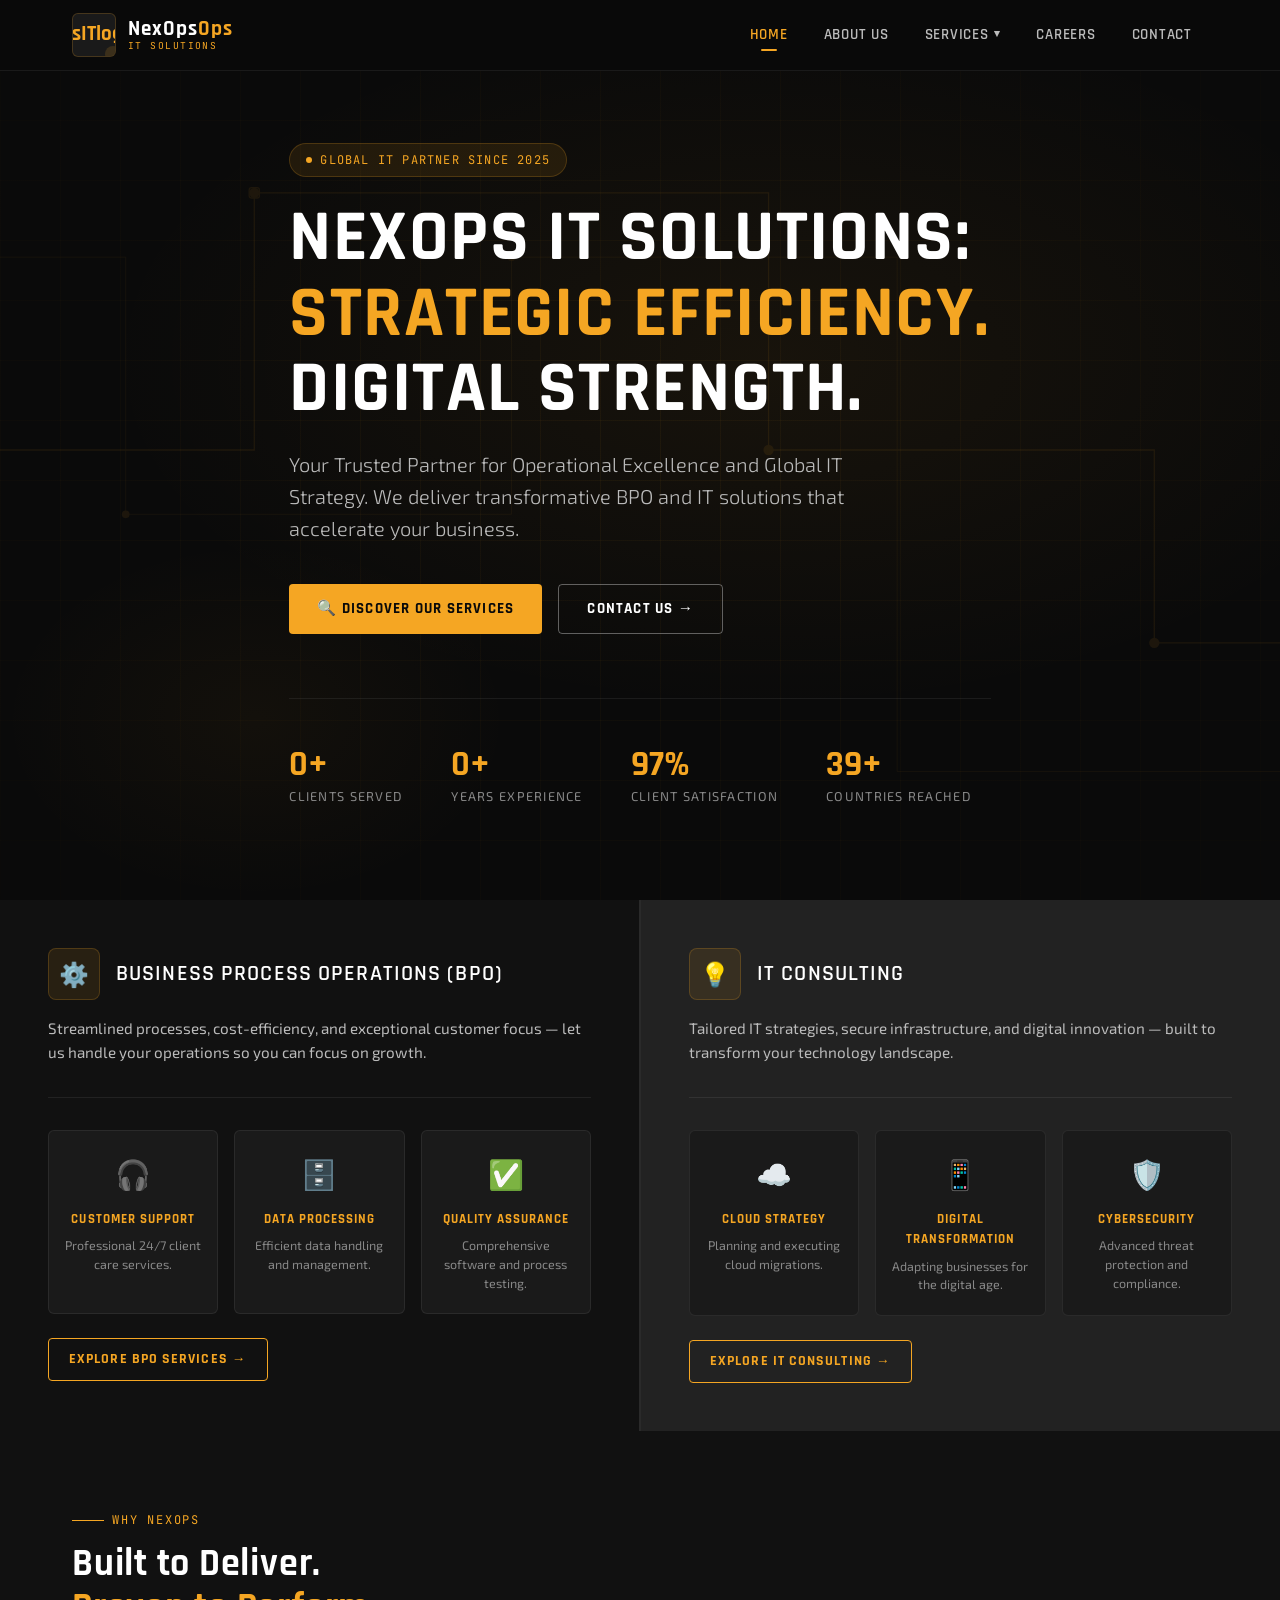
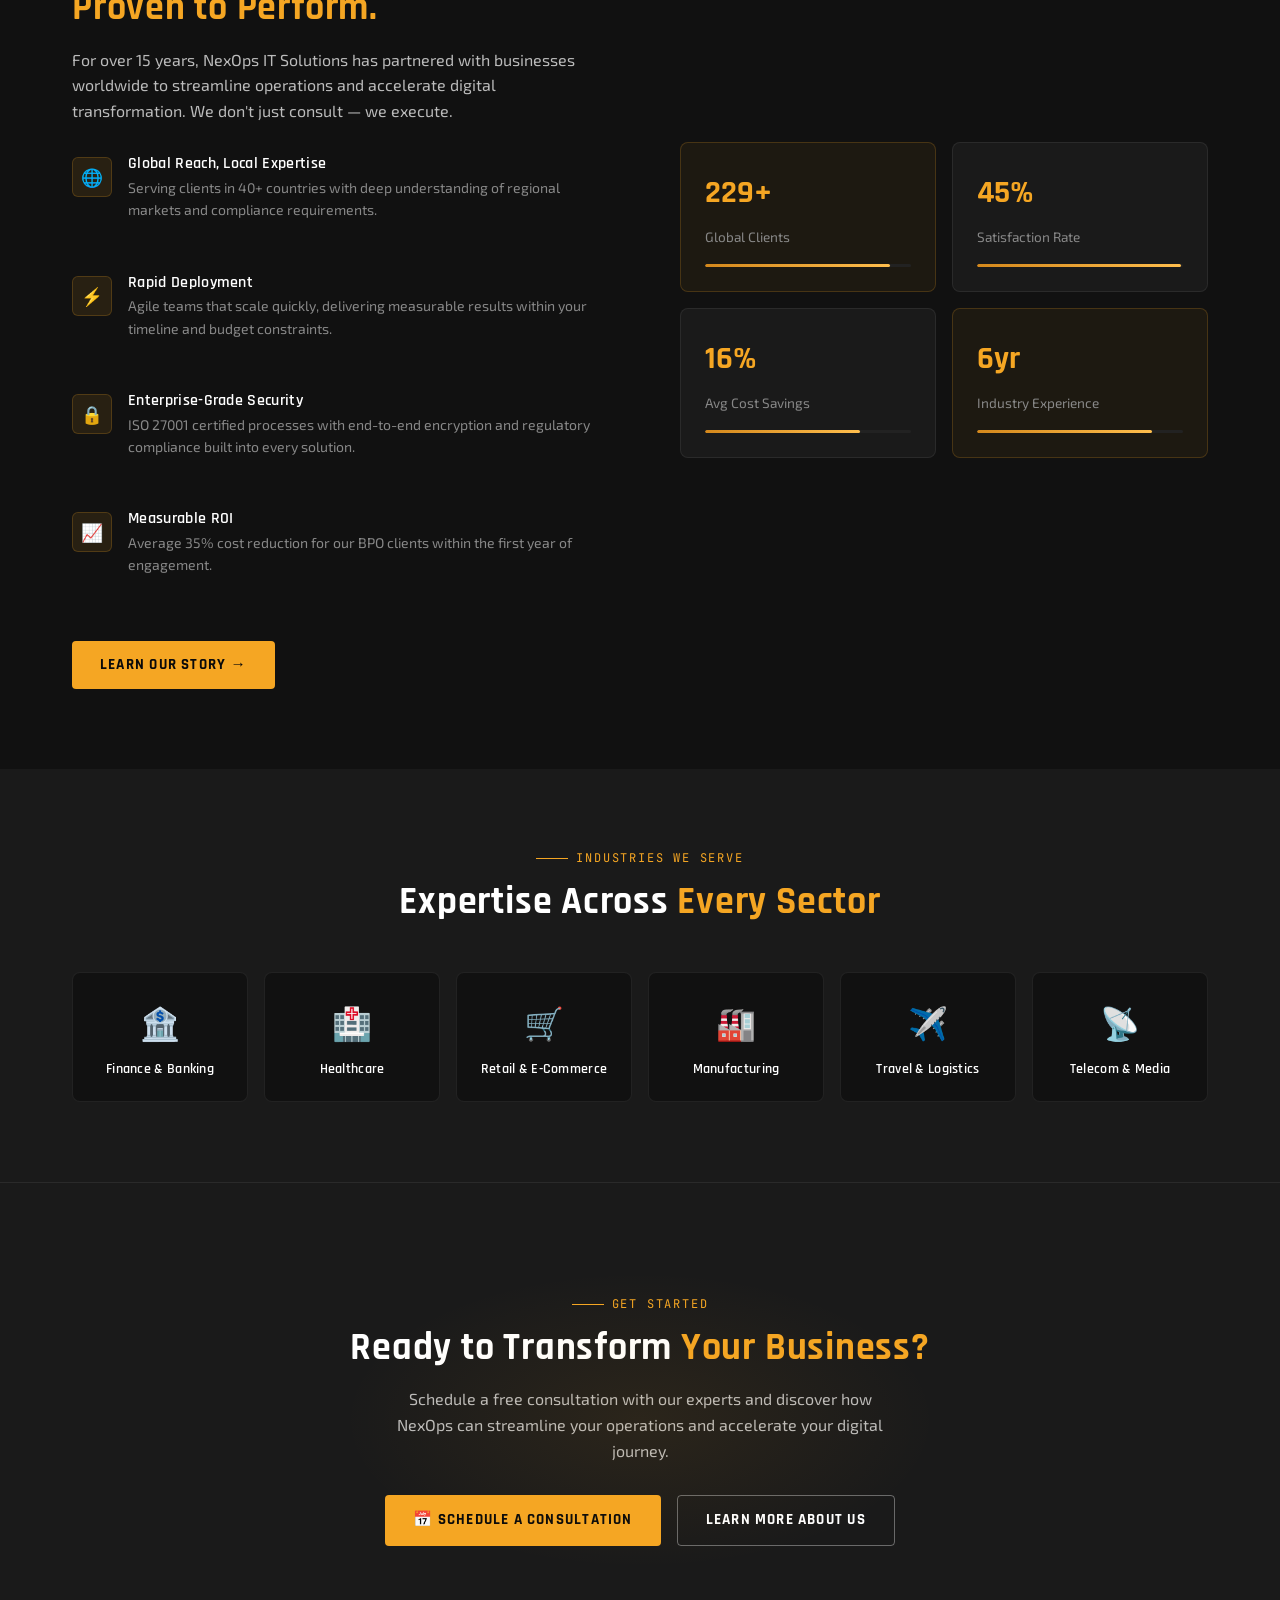
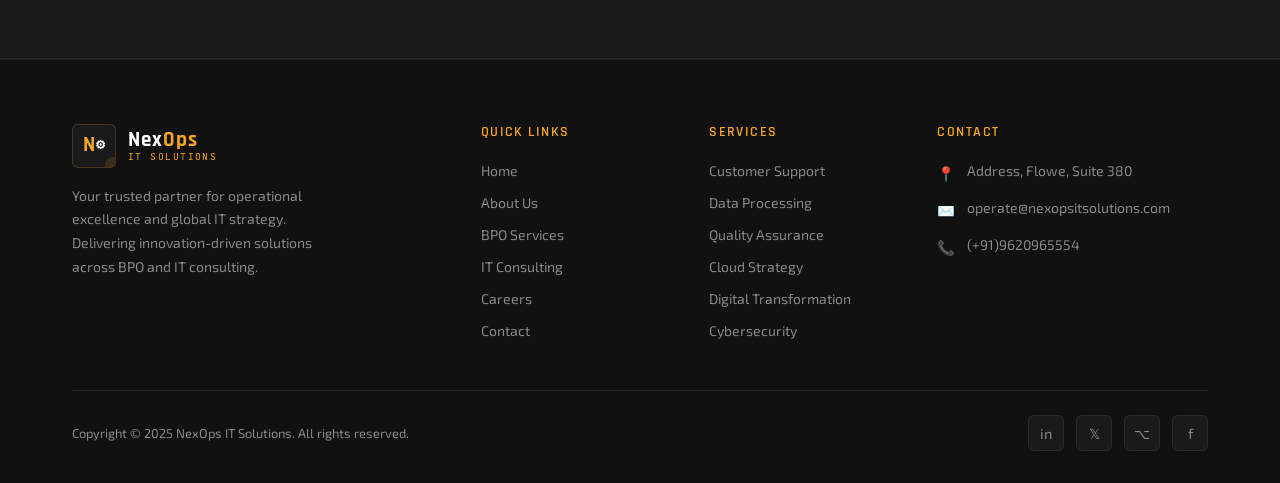
==== nexops/index.html @ ecbc4e6d "Update index.html" ====
<!DOCTYPE html>
<html lang="en">
<head>
  <meta charset="UTF-8" />
  <meta name="viewport" content="width=device-width, initial-scale=1.0" />
  <meta name="description" content="NexOps IT Solutions - Strategic Efficiency. Digital Strength. Your trusted partner for BPO and IT Consulting." />
  <title>NexOps IT Solutions | Strategic Efficiency. Digital Strength.</title>
  <link rel="stylesheet" href="css/style.css" />
  <link rel="icon" href="data:image/svg+xml,<svg xmlns='http://www.w3.org/2000/svg' viewBox='0 0 32 32'><rect width='32' height='32' rx='6' fill='%23111'/><text y='22' x='4' font-size='20' font-weight='bold' fill='%23f5a623' font-family='Arial'>N</text></svg>" />
</head>
<body>

<!-- NAVBAR -->
<nav class="navbar">
  <div class="nav-inner">
    <a href="index.html" class="logo">
     <!-- <div class="logo-icon">N<span style="color:var(--white);font-size:0.8em;">⚙</span></div> -->
      <div class="logo-icon">NexOpsITlogo.png</span></div>
      <div class="logo-text">
        <span class="logo-name">NexOps<span>Ops</span></span>
        <span class="logo-tagline">IT Solutions</span>
      </div>
    </a>
    <div class="nav-links">
      <a href="index.html" class="nav-link active">Home</a>
      <a href="pages/about.html" class="nav-link">About Us</a>
      <div class="nav-dropdown">
        <span class="nav-link dropdown-toggle">Services <span class="arrow">▾</span></span>
        <div class="dropdown-menu">
          <a href="pages/bpo.html" class="dropdown-item">Business Process Operations</a>
          <a href="pages/itconsulting.html" class="dropdown-item">IT Consulting</a>
        </div>
      </div>
      <a href="pages/careers.html" class="nav-link">Careers</a>
      <a href="pages/contact.html" class="nav-link">Contact</a>
    </div>
    <div class="hamburger">
      <span></span><span></span><span></span>
    </div>
  </div>
  <div class="mobile-menu">
    <a href="index.html" class="mobile-link active">Home</a>
    <a href="pages/about.html" class="mobile-link">About Us</a>
    <a href="pages/bpo.html" class="mobile-link">BPO Services</a>
    <a href="pages/itconsulting.html" class="mobile-link">IT Consulting</a>
    <a href="pages/careers.html" class="mobile-link">Careers</a>
    <a href="pages/contact.html" class="mobile-link">Contact</a>
  </div>
</nav>

<!-- HERO -->
<section class="hero">
  <div class="hero-bg"></div>
  <div class="hero-grid"></div>
  <div class="circuit-lines">
    <svg viewBox="0 0 1200 700" preserveAspectRatio="xMidYMid slice" fill="none" xmlns="http://www.w3.org/2000/svg">
      <path d="M0 350 H300 V150 H700 V350 H1000 V500 H1200" stroke="#f5a623" stroke-width="1"/>
      <path d="M0 200 H200 V400 H500 V200 H800 V600 H1200" stroke="#f5a623" stroke-width="0.5"/>
      <circle cx="300" cy="150" r="4" fill="#f5a623"/>
      <circle cx="700" cy="350" r="4" fill="#f5a623"/>
      <circle cx="1000" cy="500" r="4" fill="#f5a623"/>
      <circle cx="200" cy="400" r="3" fill="#f5a623"/>
      <circle cx="500" cy="200" r="3" fill="#f5a623"/>
      <rect x="296" y="146" width="8" height="8" rx="2" fill="none" stroke="#f5a623" stroke-width="1"/>
    </svg>
  </div>
  <div class="hero-content" style="padding: 130px 2rem 5rem;">
    <div class="hero-badge">Global IT Partner Since 2025</div>
    <h1>NEXOPS IT SOLUTIONS:<br><span class="orange">STRATEGIC EFFICIENCY.</span><br>DIGITAL STRENGTH.</h1>
    <p class="hero-subtitle">Your Trusted Partner for Operational Excellence and Global IT Strategy. We deliver transformative BPO and IT solutions that accelerate your business.</p>
    <div class="hero-actions">
      <a href="pages/bpo.html" class="btn btn-primary">🔍 Discover Our Services</a>
      <a href="pages/contact.html" class="btn btn-outline">Contact Us →</a>
    </div>
    <div class="hero-stats">
      <div class="stat-item">
        <span class="stat-num" data-count="1" data-suffix="+">0+</span>
        <span class="stat-label">Clients Served</span>
      </div>
      <div class="stat-item">
        <span class="stat-num" data-count="1" data-suffix="+">0+</span>
        <span class="stat-label">Years Experience</span>
      </div>
      <div class="stat-item">
        <span class="stat-num" data-count="99" data-suffix="%">0%</span>
        <span class="stat-label">Client Satisfaction</span>
      </div>
      <div class="stat-item">
        <span class="stat-num" data-count="40" data-suffix="+">0+</span>
        <span class="stat-label">Countries Reached</span>
      </div>
    </div>
  </div>
</section>

<!-- SERVICES OVERVIEW -->
<section class="section" style="background:var(--dark2);padding:0;">
  <div class="services-grid">
    <!-- BPO Column -->
    <div class="service-column">
      <div class="service-header">
        <div class="service-icon-wrap">⚙️</div>
        <h3>Business Process Operations (BPO)</h3>
      </div>
      <p class="service-desc">Streamlined processes, cost-efficiency, and exceptional customer focus — let us handle your operations so you can focus on growth.</p>
      <div class="service-cards">
        <a href="pages/bpo.html" class="service-card">
          <span class="sc-icon">🎧</span>
          <div class="sc-title">Customer Support</div>
          <div class="sc-desc">Professional 24/7 client care services.</div>
        </a>
        <a href="pages/bpo.html" class="service-card">
          <span class="sc-icon">🗄️</span>
          <div class="sc-title">Data Processing</div>
          <div class="sc-desc">Efficient data handling and management.</div>
        </a>
        <a href="pages/bpo.html" class="service-card">
          <span class="sc-icon">✅</span>
          <div class="sc-title">Quality Assurance</div>
          <div class="sc-desc">Comprehensive software and process testing.</div>
        </a>
      </div>
      <div style="margin-top:1.5rem;">
        <a href="pages/bpo.html" class="btn btn-ghost" style="font-size:0.85rem;padding:0.6rem 1.25rem;">Explore BPO Services →</a>
      </div>
    </div>

    <!-- IT Consulting Column -->
    <div class="service-column" style="background:var(--dark3);">
      <div class="service-header">
        <div class="service-icon-wrap">💡</div>
        <h3>IT Consulting</h3>
      </div>
      <p class="service-desc">Tailored IT strategies, secure infrastructure, and digital innovation — built to transform your technology landscape.</p>
      <div class="service-cards">
        <a href="pages/itconsulting.html" class="service-card">
          <span class="sc-icon">☁️</span>
          <div class="sc-title">Cloud Strategy</div>
          <div class="sc-desc">Planning and executing cloud migrations.</div>
        </a>
        <a href="pages/itconsulting.html" class="service-card">
          <span class="sc-icon">📱</span>
          <div class="sc-title">Digital Transformation</div>
          <div class="sc-desc">Adapting businesses for the digital age.</div>
        </a>
        <a href="pages/itconsulting.html" class="service-card">
          <span class="sc-icon">🛡️</span>
          <div class="sc-title">Cybersecurity</div>
          <div class="sc-desc">Advanced threat protection and compliance.</div>
        </a>
      </div>
      <div style="margin-top:1.5rem;">
        <a href="pages/itconsulting.html" class="btn btn-ghost" style="font-size:0.85rem;padding:0.6rem 1.25rem;">Explore IT Consulting →</a>
      </div>
    </div>
  </div>
</section>

<!-- WHY CHOOSE US -->
<section class="section why-section">
  <div class="container">
    <div class="why-grid">
      <div class="why-content">
        <div class="section-label">Why NexOps</div>
        <h2>Built to Deliver.<br><span class="orange">Proven to Perform.</span></h2>
        <p>For over 15 years, NexOps IT Solutions has partnered with businesses worldwide to streamline operations and accelerate digital transformation. We don't just consult — we execute.</p>
        <div class="why-features">
          <div class="why-feature">
            <div class="wf-icon">🌐</div>
            <div class="wf-text">
              <h4>Global Reach, Local Expertise</h4>
              <p>Serving clients in 40+ countries with deep understanding of regional markets and compliance requirements.</p>
            </div>
          </div>
          <div class="why-feature">
            <div class="wf-icon">⚡</div>
            <div class="wf-text">
              <h4>Rapid Deployment</h4>
              <p>Agile teams that scale quickly, delivering measurable results within your timeline and budget constraints.</p>
            </div>
          </div>
          <div class="why-feature">
            <div class="wf-icon">🔒</div>
            <div class="wf-text">
              <h4>Enterprise-Grade Security</h4>
              <p>ISO 27001 certified processes with end-to-end encryption and regulatory compliance built into every solution.</p>
            </div>
          </div>
          <div class="why-feature">
            <div class="wf-icon">📈</div>
            <div class="wf-text">
              <h4>Measurable ROI</h4>
              <p>Average 35% cost reduction for our BPO clients within the first year of engagement.</p>
            </div>
          </div>
        </div>
        <div style="margin-top:2rem;">
          <a href="pages/about.html" class="btn btn-primary">Learn Our Story →</a>
        </div>
      </div>
      <div class="why-visual">
        <div class="metric-card accent">
          <div class="metric-num" data-count="500" data-suffix="+">500+</div>
          <div class="metric-label">Global Clients</div>
          <div class="metric-bar"><div class="metric-fill" style="width:90%"></div></div>
        </div>
        <div class="metric-card">
          <div class="metric-num" data-count="99" data-suffix="%">99%</div>
          <div class="metric-label">Satisfaction Rate</div>
          <div class="metric-bar"><div class="metric-fill" style="width:99%"></div></div>
        </div>
        <div class="metric-card">
          <div class="metric-num" data-count="35" data-suffix="%">35%</div>
          <div class="metric-label">Avg Cost Savings</div>
          <div class="metric-bar"><div class="metric-fill" style="width:75%"></div></div>
        </div>
        <div class="metric-card accent">
          <div class="metric-num" data-count="15" data-suffix="yr">15yr</div>
          <div class="metric-label">Industry Experience</div>
          <div class="metric-bar"><div class="metric-fill" style="width:85%"></div></div>
        </div>
      </div>
    </div>
  </div>
</section>

<!-- INDUSTRIES -->
<section class="section" style="background:var(--dark2);">
  <div class="container">
    <div style="text-align:center;margin-bottom:3rem;">
      <div class="section-label" style="justify-content:center;">Industries We Serve</div>
      <h2>Expertise Across <span class="orange">Every Sector</span></h2>
    </div>
    <div style="display:grid;grid-template-columns:repeat(auto-fit,minmax(160px,1fr));gap:1rem;">
      <div class="card" style="text-align:center;padding:1.5rem 1rem;">
        <div style="font-size:2rem;margin-bottom:0.75rem;">🏦</div>
        <h4 style="font-size:0.9rem;">Finance & Banking</h4>
      </div>
      <div class="card" style="text-align:center;padding:1.5rem 1rem;">
        <div style="font-size:2rem;margin-bottom:0.75rem;">🏥</div>
        <h4 style="font-size:0.9rem;">Healthcare</h4>
      </div>
      <div class="card" style="text-align:center;padding:1.5rem 1rem;">
        <div style="font-size:2rem;margin-bottom:0.75rem;">🛒</div>
        <h4 style="font-size:0.9rem;">Retail & E-Commerce</h4>
      </div>
      <div class="card" style="text-align:center;padding:1.5rem 1rem;">
        <div style="font-size:2rem;margin-bottom:0.75rem;">🏭</div>
        <h4 style="font-size:0.9rem;">Manufacturing</h4>
      </div>
      <div class="card" style="text-align:center;padding:1.5rem 1rem;">
        <div style="font-size:2rem;margin-bottom:0.75rem;">✈️</div>
        <h4 style="font-size:0.9rem;">Travel & Logistics</h4>
      </div>
      <div class="card" style="text-align:center;padding:1.5rem 1rem;">
        <div style="font-size:2rem;margin-bottom:0.75rem;">📡</div>
        <h4 style="font-size:0.9rem;">Telecom & Media</h4>
      </div>
    </div>
  </div>
</section>

<!-- CTA -->
<section class="cta-section section-sm">
  <div class="container">
    <div class="cta-box">
      <div class="section-label" style="justify-content:center;">Get Started</div>
      <h2>Ready to Transform <span class="orange">Your Business?</span></h2>
      <p>Schedule a free consultation with our experts and discover how NexOps can streamline your operations and accelerate your digital journey.</p>
      <div class="cta-actions">
        <a href="pages/contact.html" class="btn btn-primary">📅 Schedule a Consultation</a>
        <a href="pages/about.html" class="btn btn-outline">Learn More About Us</a>
      </div>
    </div>
  </div>
</section>

<!-- FOOTER -->
<footer>
  <div class="container">
    <div class="footer-grid">
      <div class="footer-brand">
        <a href="index.html" class="logo" style="margin-bottom:0;">
          <div class="logo-icon">N<span style="color:var(--white);font-size:0.6em;">⚙</span></div>
          <div class="logo-text">
            <span class="logo-name">Nex<span>Ops</span></span>
            <span class="logo-tagline">IT Solutions</span>
          </div>
        </a>
        <p>Your trusted partner for operational excellence and global IT strategy. Delivering innovation-driven solutions across BPO and IT consulting.</p>
      </div>
      <div class="footer-col">
        <h4>Quick Links</h4>
        <div class="footer-links">
          <a href="index.html" class="footer-link">Home</a>
          <a href="pages/about.html" class="footer-link">About Us</a>
          <a href="pages/bpo.html" class="footer-link">BPO Services</a>
          <a href="pages/itconsulting.html" class="footer-link">IT Consulting</a>
          <a href="pages/careers.html" class="footer-link">Careers</a>
          <a href="pages/contact.html" class="footer-link">Contact</a>
        </div>
      </div>
      <div class="footer-col">
        <h4>Services</h4>
        <div class="footer-links">
          <a href="pages/bpo.html" class="footer-link">Customer Support</a>
          <a href="pages/bpo.html" class="footer-link">Data Processing</a>
          <a href="pages/bpo.html" class="footer-link">Quality Assurance</a>
          <a href="pages/itconsulting.html" class="footer-link">Cloud Strategy</a>
          <a href="pages/itconsulting.html" class="footer-link">Digital Transformation</a>
          <a href="pages/itconsulting.html" class="footer-link">Cybersecurity</a>
        </div>
      </div>
      <div class="footer-col">
        <h4>Contact</h4>
        <div class="contact-items">
          <div class="contact-item">
            <span class="ci-icon">📍</span>
            <span>Address, Flowe, Suite 380</span>
          </div>
          <div class="contact-item">
            <span class="ci-icon">✉️</span>
            <span>operate@nexopsitsolutions.com</span>
          </div>
          <div class="contact-item">
            <span class="ci-icon">📞</span>
            <span>(+91)9620965554</span>
          </div>
        </div>
      </div>
    </div>
    <div class="footer-bottom">
      <p class="footer-copy">Copyright © 2025 NexOps IT Solutions. All rights reserved.</p>
      <div class="footer-socials">
        <a href="#" class="social-btn" title="LinkedIn">in</a>
        <a href="#" class="social-btn" title="Twitter">𝕏</a>
        <a href="#" class="social-btn" title="GitHub">⌥</a>
        <a href="#" class="social-btn" title="Facebook">f</a>
      </div>
    </div>
  </div>
</footer>

<button class="scroll-top" title="Back to top">↑</button>
<script src="js/main.js"></script>
</body>
</html>
---- nexops/css/style.css ----
/* =============================================
   NexOps IT Solutions - Main Stylesheet
   ============================================= */

@import url('https://fonts.googleapis.com/css2?family=Rajdhani:wght@400;500;600;700&family=Exo+2:ital,wght@0,300;0,400;0,600;0,700;1,300&family=JetBrains+Mono:wght@400;600&display=swap');

/* ---- CSS Variables ---- */
:root {
  --black: #0a0a0a;
  --dark: #111111;
  --dark2: #1a1a1a;
  --dark3: #222222;
  --orange: #f5a623;
  --orange-dark: #d4881c;
  --orange-light: #ffbe4d;
  --gray: #888888;
  --gray-light: #bbbbbb;
  --white: #ffffff;
  --white-muted: #e8e8e8;
  --border: rgba(245,166,35,0.2);
  --border-subtle: rgba(255,255,255,0.07);
  --font-display: 'Rajdhani', sans-serif;
  --font-body: 'Exo 2', sans-serif;
  --font-mono: 'JetBrains Mono', monospace;
  --transition: 0.3s cubic-bezier(0.4, 0, 0.2, 1);
  --radius: 4px;
  --shadow: 0 8px 32px rgba(0,0,0,0.4);
  --glow: 0 0 20px rgba(245,166,35,0.3);
}

/* ---- Reset & Base ---- */
*, *::before, *::after { box-sizing: border-box; margin: 0; padding: 0; }

html { scroll-behavior: smooth; font-size: 16px; }

body {
  font-family: var(--font-body);
  background: var(--black);
  color: var(--white-muted);
  line-height: 1.6;
  overflow-x: hidden;
}

a { text-decoration: none; color: inherit; }
img { max-width: 100%; display: block; }
ul { list-style: none; }

/* ---- Typography ---- */
h1, h2, h3, h4, h5 {
  font-family: var(--font-display);
  color: var(--white);
  line-height: 1.15;
  letter-spacing: 0.02em;
}

h1 { font-size: clamp(2.2rem, 5vw, 4rem); font-weight: 700; }
h2 { font-size: clamp(1.6rem, 3vw, 2.4rem); font-weight: 700; }
h3 { font-size: clamp(1.2rem, 2vw, 1.6rem); font-weight: 600; }
h4 { font-size: 1.1rem; font-weight: 600; }

.orange { color: var(--orange); }
.mono { font-family: var(--font-mono); font-size: 0.85em; }

/* ---- Utility ---- */
.container { max-width: 1200px; margin: 0 auto; padding: 0 2rem; }
.section { padding: 5rem 0; }
.section-sm { padding: 3rem 0; }
.text-center { text-align: center; }
.flex { display: flex; }
.grid { display: grid; }

/* ---- Section Labels ---- */
.section-label {
  font-family: var(--font-mono);
  font-size: 0.75rem;
  letter-spacing: 0.15em;
  color: var(--orange);
  text-transform: uppercase;
  margin-bottom: 0.75rem;
  display: flex;
  align-items: center;
  gap: 0.5rem;
}
.section-label::before {
  content: '';
  display: block;
  width: 2rem;
  height: 1px;
  background: var(--orange);
}

/* ---- Buttons ---- */
.btn {
  display: inline-flex;
  align-items: center;
  gap: 0.5rem;
  padding: 0.75rem 1.75rem;
  font-family: var(--font-display);
  font-size: 0.95rem;
  font-weight: 700;
  letter-spacing: 0.08em;
  text-transform: uppercase;
  border: none;
  cursor: pointer;
  transition: var(--transition);
  border-radius: var(--radius);
}

.btn-primary {
  background: var(--orange);
  color: var(--black);
}
.btn-primary:hover {
  background: var(--orange-light);
  transform: translateY(-2px);
  box-shadow: var(--glow);
}

.btn-outline {
  background: transparent;
  color: var(--white);
  border: 1.5px solid rgba(255,255,255,0.35);
}
.btn-outline:hover {
  border-color: var(--orange);
  color: var(--orange);
  transform: translateY(-2px);
}

.btn-ghost {
  background: transparent;
  color: var(--orange);
  border: 1.5px solid var(--orange);
}
.btn-ghost:hover {
  background: var(--orange);
  color: var(--black);
  box-shadow: var(--glow);
}

/* =============================================
   NAVBAR
   ============================================= */
.navbar {
  position: fixed;
  top: 0; left: 0; right: 0;
  z-index: 1000;
  background: rgba(10,10,10,0.95);
  backdrop-filter: blur(12px);
  border-bottom: 1px solid var(--border-subtle);
  transition: var(--transition);
}
.navbar.scrolled {
  background: rgba(10,10,10,0.98);
  box-shadow: 0 4px 24px rgba(0,0,0,0.5);
}

.nav-inner {
  max-width: 1200px;
  margin: 0 auto;
  padding: 0 2rem;
  height: 70px;
  display: flex;
  align-items: center;
  justify-content: space-between;
}

.logo {
  display: flex;
  align-items: center;
  gap: 0.75rem;
}
.logo-icon {
  width: 44px; height: 44px;
  background: var(--dark2);
  border: 1.5px solid var(--border);
  border-radius: 6px;
  display: flex;
  align-items: center;
  justify-content: center;
  font-family: var(--font-display);
  font-size: 1.3rem;
  font-weight: 700;
  color: var(--orange);
  position: relative;
  overflow: hidden;
}
.logo-icon::after {
  content: '';
  position: absolute;
  bottom: -6px; right: -6px;
  width: 16px; height: 16px;
  border-radius: 50%;
  background: var(--orange);
  opacity: 0.15;
}
.logo-text { display: flex; flex-direction: column; line-height: 1.1; }
.logo-name {
  font-family: var(--font-display);
  font-size: 1.3rem;
  font-weight: 700;
  color: var(--white);
  letter-spacing: 0.05em;
}
.logo-name span { color: var(--orange); }
.logo-tagline {
  font-family: var(--font-mono);
  font-size: 0.6rem;
  letter-spacing: 0.15em;
  color: var(--orange);
  text-transform: uppercase;
}

.nav-links {
  display: flex;
  align-items: center;
  gap: 0.25rem;
}

.nav-link {
  padding: 0.5rem 1rem;
  font-family: var(--font-display);
  font-size: 0.95rem;
  font-weight: 600;
  letter-spacing: 0.05em;
  text-transform: uppercase;
  color: var(--gray-light);
  border-radius: var(--radius);
  transition: var(--transition);
  position: relative;
}
.nav-link:hover, .nav-link.active {
  color: var(--orange);
}
.nav-link.active::after {
  content: '';
  position: absolute;
  bottom: 4px; left: 50%;
  transform: translateX(-50%);
  width: 16px; height: 2px;
  background: var(--orange);
  border-radius: 2px;
}

/* Dropdown */
.nav-dropdown { position: relative; }
.dropdown-toggle {
  display: flex;
  align-items: center;
  gap: 0.3rem;
  cursor: pointer;
}
.dropdown-toggle .arrow {
  font-size: 0.7rem;
  transition: transform 0.3s;
}
.nav-dropdown:hover .arrow { transform: rotate(180deg); }
.dropdown-menu {
  position: absolute;
  top: calc(100% + 0.5rem);
  left: 0;
  background: var(--dark2);
  border: 1px solid var(--border);
  border-radius: 6px;
  min-width: 200px;
  opacity: 0;
  visibility: hidden;
  transform: translateY(-8px);
  transition: var(--transition);
  overflow: hidden;
}
.nav-dropdown:hover .dropdown-menu {
  opacity: 1;
  visibility: visible;
  transform: translateY(0);
}
.dropdown-item {
  display: block;
  padding: 0.75rem 1.25rem;
  font-family: var(--font-body);
  font-size: 0.9rem;
  color: var(--gray-light);
  transition: var(--transition);
  border-left: 2px solid transparent;
}
.dropdown-item:hover {
  color: var(--orange);
  background: rgba(245,166,35,0.05);
  border-left-color: var(--orange);
}

/* Hamburger */
.hamburger {
  display: none;
  flex-direction: column;
  gap: 5px;
  cursor: pointer;
  padding: 4px;
}
.hamburger span {
  display: block;
  width: 24px; height: 2px;
  background: var(--white);
  border-radius: 2px;
  transition: var(--transition);
}

.mobile-menu {
  display: none;
  flex-direction: column;
  background: var(--dark);
  border-top: 1px solid var(--border-subtle);
  padding: 1rem 2rem;
  gap: 0.5rem;
}
.mobile-menu.open { display: flex; }
.mobile-link {
  padding: 0.6rem 0;
  font-family: var(--font-display);
  font-size: 1rem;
  font-weight: 600;
  letter-spacing: 0.05em;
  color: var(--gray-light);
  border-bottom: 1px solid var(--border-subtle);
  text-transform: uppercase;
}
.mobile-link:hover, .mobile-link.active { color: var(--orange); }

/* =============================================
   HERO SECTION
   ============================================= */
.hero {
  min-height: 100vh;
  position: relative;
  display: flex;
  align-items: center;
  overflow: hidden;
  background: var(--black);
}

.hero-bg {
  position: absolute;
  inset: 0;
  background:
    radial-gradient(ellipse 80% 60% at 60% 40%, rgba(245,166,35,0.06) 0%, transparent 65%),
    radial-gradient(ellipse 40% 40% at 20% 80%, rgba(245,166,35,0.04) 0%, transparent 50%);
}

.hero-grid {
  position: absolute;
  inset: 0;
  background-image:
    linear-gradient(rgba(245,166,35,0.05) 1px, transparent 1px),
    linear-gradient(90deg, rgba(245,166,35,0.05) 1px, transparent 1px);
  background-size: 60px 60px;
  mask-image: radial-gradient(ellipse 80% 80% at 50% 50%, black 0%, transparent 100%);
}

.circuit-lines {
  position: absolute;
  inset: 0;
  overflow: hidden;
  pointer-events: none;
}
.circuit-lines svg {
  position: absolute;
  width: 100%; height: 100%;
  opacity: 0.08;
}

.hero-content {
  position: relative;
  z-index: 2;
  max-width: 1200px;
  margin: 0 auto;
  padding: 0 2rem;
  padding-top: 70px;
}

.hero-badge {
  display: inline-flex;
  align-items: center;
  gap: 0.5rem;
  padding: 0.4rem 1rem;
  background: rgba(245,166,35,0.1);
  border: 1px solid var(--border);
  border-radius: 2rem;
  font-family: var(--font-mono);
  font-size: 0.75rem;
  color: var(--orange);
  letter-spacing: 0.1em;
  text-transform: uppercase;
  margin-bottom: 1.5rem;
  animation: fadeInUp 0.6s ease both;
}
.hero-badge::before {
  content: '';
  width: 6px; height: 6px;
  border-radius: 50%;
  background: var(--orange);
  animation: pulse-dot 2s infinite;
}

@keyframes pulse-dot {
  0%, 100% { opacity: 1; transform: scale(1); }
  50% { opacity: 0.4; transform: scale(0.8); }
}

.hero h1 {
  font-size: clamp(2.5rem, 6vw, 4.5rem);
  font-weight: 700;
  letter-spacing: 0.02em;
  line-height: 1.05;
  margin-bottom: 1.25rem;
  animation: fadeInUp 0.7s 0.1s ease both;
}

.hero-subtitle {
  font-size: clamp(1rem, 1.8vw, 1.25rem);
  color: var(--gray-light);
  max-width: 560px;
  margin-bottom: 2.5rem;
  font-weight: 300;
  animation: fadeInUp 0.7s 0.2s ease both;
}

.hero-actions {
  display: flex;
  gap: 1rem;
  flex-wrap: wrap;
  animation: fadeInUp 0.7s 0.3s ease both;
}

.hero-stats {
  display: flex;
  gap: 3rem;
  margin-top: 4rem;
  padding-top: 3rem;
  border-top: 1px solid var(--border-subtle);
  animation: fadeInUp 0.7s 0.4s ease both;
}
.stat-item { display: flex; flex-direction: column; }
.stat-num {
  font-family: var(--font-display);
  font-size: 2.2rem;
  font-weight: 700;
  color: var(--orange);
  line-height: 1;
}
.stat-label {
  font-size: 0.8rem;
  color: var(--gray);
  text-transform: uppercase;
  letter-spacing: 0.1em;
  margin-top: 0.25rem;
}

/* Floating elements */
.hero-floats {
  position: absolute;
  right: 8%;
  top: 50%;
  transform: translateY(-50%);
  width: 340px;
  display: none;
}

@keyframes fadeInUp {
  from { opacity: 0; transform: translateY(24px); }
  to { opacity: 1; transform: translateY(0); }
}

@keyframes float {
  0%, 100% { transform: translateY(0); }
  50% { transform: translateY(-12px); }
}

/* =============================================
   SERVICES SECTION
   ============================================= */
.services-grid {
  display: grid;
  grid-template-columns: 1fr 1fr;
  gap: 2px;
  background: var(--border-subtle);
}
.service-column {
  background: var(--dark);
  padding: 3rem;
}
.service-header {
  display: flex;
  align-items: center;
  gap: 1rem;
  margin-bottom: 1rem;
}
.service-icon-wrap {
  width: 52px; height: 52px;
  background: rgba(245,166,35,0.1);
  border: 1px solid var(--border);
  border-radius: 8px;
  display: flex;
  align-items: center;
  justify-content: center;
  font-size: 1.5rem;
  flex-shrink: 0;
}
.service-column h3 {
  font-size: 1.4rem;
  text-transform: uppercase;
  letter-spacing: 0.05em;
}
.service-desc {
  color: var(--gray-light);
  font-size: 0.95rem;
  margin-bottom: 2rem;
  padding-bottom: 2rem;
  border-bottom: 1px solid var(--border-subtle);
}
.service-cards {
  display: grid;
  grid-template-columns: repeat(3, 1fr);
  gap: 1rem;
}
.service-card {
  background: var(--dark2);
  border: 1px solid var(--border-subtle);
  border-radius: 6px;
  padding: 1.25rem 1rem;
  text-align: center;
  transition: var(--transition);
  cursor: pointer;
}
.service-card:hover {
  border-color: var(--border);
  background: var(--dark3);
  transform: translateY(-3px);
  box-shadow: 0 8px 24px rgba(0,0,0,0.3);
}
.sc-icon {
  font-size: 1.8rem;
  margin-bottom: 0.75rem;
  display: block;
}
.sc-title {
  font-family: var(--font-display);
  font-size: 0.8rem;
  font-weight: 700;
  letter-spacing: 0.08em;
  color: var(--orange);
  text-transform: uppercase;
  margin-bottom: 0.5rem;
}
.sc-desc {
  font-size: 0.78rem;
  color: var(--gray);
  line-height: 1.5;
}

/* =============================================
   WHY CHOOSE US
   ============================================= */
.why-section { background: var(--dark); }
.why-grid {
  display: grid;
  grid-template-columns: 1fr 1fr;
  gap: 5rem;
  align-items: center;
}
.why-content h2 { margin-bottom: 1rem; }
.why-content p {
  color: var(--gray-light);
  margin-bottom: 2rem;
  font-size: 1rem;
}
.why-features { display: flex; flex-direction: column; gap: 1.25rem; }
.why-feature {
  display: flex;
  gap: 1rem;
  align-items: flex-start;
}
.wf-icon {
  width: 40px; height: 40px;
  background: rgba(245,166,35,0.1);
  border: 1px solid var(--border);
  border-radius: 6px;
  display: flex;
  align-items: center;
  justify-content: center;
  font-size: 1.1rem;
  flex-shrink: 0;
  margin-top: 2px;
}
.wf-text h4 { margin-bottom: 0.2rem; font-size: 1rem; }
.wf-text p { font-size: 0.875rem; color: var(--gray); }

.why-visual {
  display: grid;
  grid-template-columns: 1fr 1fr;
  gap: 1rem;
}
.metric-card {
  background: var(--dark2);
  border: 1px solid var(--border-subtle);
  border-radius: 8px;
  padding: 1.5rem;
  display: flex;
  flex-direction: column;
  gap: 0.5rem;
  transition: var(--transition);
}
.metric-card:hover {
  border-color: var(--border);
  box-shadow: var(--glow);
}
.metric-card.accent {
  border-color: var(--border);
  background: rgba(245,166,35,0.05);
}
.metric-num {
  font-family: var(--font-display);
  font-size: 2rem;
  font-weight: 700;
  color: var(--orange);
}
.metric-label { font-size: 0.85rem; color: var(--gray); }
.metric-bar {
  height: 3px;
  background: var(--dark3);
  border-radius: 2px;
  overflow: hidden;
  margin-top: 0.5rem;
}
.metric-fill {
  height: 100%;
  background: linear-gradient(90deg, var(--orange-dark), var(--orange-light));
  border-radius: 2px;
  animation: fillBar 1.5s ease forwards;
}
@keyframes fillBar { from { width: 0; } }

/* =============================================
   CTA SECTION
   ============================================= */
.cta-section {
  background: var(--dark2);
  border-top: 1px solid var(--border-subtle);
  border-bottom: 1px solid var(--border-subtle);
}
.cta-box {
  text-align: center;
  padding: 4rem 2rem;
  position: relative;
  overflow: hidden;
}
.cta-box::before {
  content: '';
  position: absolute;
  top: 50%; left: 50%;
  transform: translate(-50%, -50%);
  width: 600px; height: 300px;
  background: radial-gradient(ellipse, rgba(245,166,35,0.08) 0%, transparent 70%);
  pointer-events: none;
}
.cta-box h2 { margin-bottom: 1rem; }
.cta-box p {
  color: var(--gray-light);
  max-width: 500px;
  margin: 0 auto 2rem;
}
.cta-actions { display: flex; gap: 1rem; justify-content: center; flex-wrap: wrap; }

/* =============================================
   FOOTER
   ============================================= */
footer {
  background: var(--dark);
  border-top: 1px solid var(--border-subtle);
  padding: 4rem 0 2rem;
}
.footer-grid {
  display: grid;
  grid-template-columns: 2fr 1fr 1fr 1.5fr;
  gap: 3rem;
  margin-bottom: 3rem;
}
.footer-brand p {
  color: var(--gray);
  font-size: 0.875rem;
  margin-top: 1rem;
  max-width: 280px;
  line-height: 1.7;
}
.footer-col h4 {
  font-family: var(--font-display);
  font-size: 0.9rem;
  letter-spacing: 0.1em;
  text-transform: uppercase;
  color: var(--orange);
  margin-bottom: 1.25rem;
}
.footer-links { display: flex; flex-direction: column; gap: 0.6rem; }
.footer-link {
  font-size: 0.875rem;
  color: var(--gray);
  transition: var(--transition);
}
.footer-link:hover { color: var(--white); padding-left: 4px; }

.contact-items { display: flex; flex-direction: column; gap: 0.75rem; }
.contact-item {
  display: flex;
  align-items: flex-start;
  gap: 0.75rem;
  font-size: 0.875rem;
  color: var(--gray);
}
.contact-item .ci-icon {
  color: var(--orange);
  font-size: 0.9rem;
  margin-top: 2px;
  flex-shrink: 0;
}

.footer-bottom {
  border-top: 1px solid var(--border-subtle);
  padding-top: 1.5rem;
  display: flex;
  align-items: center;
  justify-content: space-between;
  flex-wrap: wrap;
  gap: 1rem;
}
.footer-copy {
  font-size: 0.8rem;
  color: var(--gray);
}
.footer-socials { display: flex; gap: 0.75rem; }
.social-btn {
  width: 36px; height: 36px;
  background: var(--dark2);
  border: 1px solid var(--border-subtle);
  border-radius: 6px;
  display: flex;
  align-items: center;
  justify-content: center;
  font-size: 0.9rem;
  color: var(--gray);
  transition: var(--transition);
}
.social-btn:hover {
  border-color: var(--border);
  color: var(--orange);
}

/* =============================================
   PAGE HERO (inner pages)
   ============================================= */
.page-hero {
  padding: 130px 0 5rem;
  background: var(--dark);
  position: relative;
  overflow: hidden;
}
.page-hero::before {
  content: '';
  position: absolute;
  bottom: 0; left: 0; right: 0;
  height: 1px;
  background: linear-gradient(90deg, transparent, var(--orange), transparent);
  opacity: 0.4;
}
.page-hero-bg {
  position: absolute;
  inset: 0;
  background: radial-gradient(ellipse 60% 80% at 80% 50%, rgba(245,166,35,0.05) 0%, transparent 60%);
}
.breadcrumb {
  display: flex;
  align-items: center;
  gap: 0.5rem;
  font-family: var(--font-mono);
  font-size: 0.75rem;
  color: var(--gray);
  margin-bottom: 1.25rem;
}
.breadcrumb a { color: var(--orange); }
.breadcrumb .sep { color: var(--dark3); }
.page-hero h1 { margin-bottom: 1rem; }
.page-hero p {
  color: var(--gray-light);
  max-width: 580px;
  font-size: 1.05rem;
}

/* =============================================
   CARDS (generic)
   ============================================= */
.card {
  background: var(--dark);
  border: 1px solid var(--border-subtle);
  border-radius: 8px;
  padding: 2rem;
  transition: var(--transition);
}
.card:hover {
  border-color: var(--border);
  box-shadow: var(--shadow);
  transform: translateY(-3px);
}
.card-icon {
  font-size: 2rem;
  margin-bottom: 1rem;
}
.card h3 { margin-bottom: 0.5rem; }
.card p { color: var(--gray-light); font-size: 0.9rem; }

/* =============================================
   TEAM CARDS
   ============================================= */
.team-card {
  background: var(--dark);
  border: 1px solid var(--border-subtle);
  border-radius: 8px;
  overflow: hidden;
  transition: var(--transition);
}
.team-card:hover { border-color: var(--border); transform: translateY(-4px); }
.team-avatar {
  height: 200px;
  background: linear-gradient(135deg, var(--dark2), var(--dark3));
  display: flex;
  align-items: center;
  justify-content: center;
  font-size: 4rem;
  border-bottom: 1px solid var(--border-subtle);
  position: relative;
  overflow: hidden;
}
.team-avatar::before {
  content: '';
  position: absolute;
  bottom: -20px; left: 50%;
  transform: translateX(-50%);
  width: 80px; height: 40px;
  background: radial-gradient(ellipse, rgba(245,166,35,0.15) 0%, transparent 70%);
}
.team-info { padding: 1.5rem; }
.team-name { font-size: 1.1rem; margin-bottom: 0.2rem; }
.team-role {
  font-family: var(--font-mono);
  font-size: 0.75rem;
  color: var(--orange);
  letter-spacing: 0.08em;
  text-transform: uppercase;
  margin-bottom: 0.75rem;
}
.team-bio { font-size: 0.85rem; color: var(--gray); line-height: 1.6; }

/* =============================================
   TIMELINE
   ============================================= */
.timeline { position: relative; padding-left: 2rem; }
.timeline::before {
  content: '';
  position: absolute;
  left: 0; top: 8px; bottom: 0;
  width: 1px;
  background: linear-gradient(to bottom, var(--orange), transparent);
}
.timeline-item {
  position: relative;
  padding-bottom: 2.5rem;
  padding-left: 1.5rem;
}
.timeline-item::before {
  content: '';
  position: absolute;
  left: -2rem; top: 8px;
  width: 10px; height: 10px;
  border-radius: 50%;
  background: var(--orange);
  box-shadow: var(--glow);
}
.timeline-year {
  font-family: var(--font-mono);
  font-size: 0.75rem;
  color: var(--orange);
  letter-spacing: 0.1em;
  margin-bottom: 0.4rem;
}
.timeline-item h3 { margin-bottom: 0.5rem; font-size: 1.1rem; }
.timeline-item p { font-size: 0.875rem; color: var(--gray); }

/* =============================================
   CONTACT FORM
   ============================================= */
.contact-grid {
  display: grid;
  grid-template-columns: 1fr 1.5fr;
  gap: 4rem;
  align-items: flex-start;
}
.form-group { margin-bottom: 1.25rem; }
.form-group label {
  display: block;
  font-family: var(--font-mono);
  font-size: 0.75rem;
  letter-spacing: 0.1em;
  color: var(--orange);
  text-transform: uppercase;
  margin-bottom: 0.5rem;
}
.form-control {
  width: 100%;
  background: var(--dark2);
  border: 1px solid var(--border-subtle);
  border-radius: var(--radius);
  padding: 0.85rem 1rem;
  font-family: var(--font-body);
  font-size: 0.95rem;
  color: var(--white);
  outline: none;
  transition: var(--transition);
}
.form-control::placeholder { color: var(--gray); }
.form-control:focus {
  border-color: var(--orange);
  box-shadow: 0 0 0 3px rgba(245,166,35,0.1);
}
textarea.form-control { resize: vertical; min-height: 130px; }
.form-row { display: grid; grid-template-columns: 1fr 1fr; gap: 1rem; }

/* =============================================
   JOB LISTINGS
   ============================================= */
.job-card {
  background: var(--dark);
  border: 1px solid var(--border-subtle);
  border-radius: 8px;
  padding: 1.5rem 2rem;
  display: flex;
  align-items: center;
  gap: 2rem;
  transition: var(--transition);
  margin-bottom: 1rem;
}
.job-card:hover {
  border-color: var(--border);
  transform: translateX(4px);
}
.job-icon {
  width: 48px; height: 48px;
  background: rgba(245,166,35,0.1);
  border: 1px solid var(--border);
  border-radius: 8px;
  display: flex;
  align-items: center;
  justify-content: center;
  font-size: 1.4rem;
  flex-shrink: 0;
}
.job-info { flex: 1; }
.job-title { font-size: 1.1rem; margin-bottom: 0.3rem; }
.job-meta {
  display: flex;
  gap: 1.5rem;
  flex-wrap: wrap;
}
.job-tag {
  font-family: var(--font-mono);
  font-size: 0.72rem;
  color: var(--gray);
  letter-spacing: 0.05em;
  display: flex;
  align-items: center;
  gap: 0.3rem;
}
.job-tag.highlight { color: var(--orange); }

/* =============================================
   SCROLL TO TOP
   ============================================= */
.scroll-top {
  position: fixed;
  bottom: 2rem; right: 2rem;
  width: 44px; height: 44px;
  background: var(--orange);
  color: var(--black);
  border: none;
  border-radius: 6px;
  cursor: pointer;
  font-size: 1.2rem;
  display: flex;
  align-items: center;
  justify-content: center;
  opacity: 0;
  visibility: hidden;
  transition: var(--transition);
  z-index: 999;
}
.scroll-top.visible { opacity: 1; visibility: visible; }
.scroll-top:hover { background: var(--orange-light); transform: translateY(-3px); }

/* =============================================
   RESPONSIVE
   ============================================= */
@media (max-width: 1024px) {
  .footer-grid { grid-template-columns: 1fr 1fr; }
  .why-grid { grid-template-columns: 1fr; }
  .why-visual { grid-template-columns: repeat(4, 1fr); }
}

@media (max-width: 768px) {
  .nav-links { display: none; }
  .hamburger { display: flex; }
  .services-grid { grid-template-columns: 1fr; }
  .service-cards { grid-template-columns: repeat(3, 1fr); }
  .hero-stats { gap: 2rem; flex-wrap: wrap; }
  .why-visual { grid-template-columns: 1fr 1fr; }
  .contact-grid { grid-template-columns: 1fr; }
  .footer-grid { grid-template-columns: 1fr 1fr; }
  .form-row { grid-template-columns: 1fr; }
  .job-card { flex-wrap: wrap; }
}

@media (max-width: 480px) {
  .container { padding: 0 1.25rem; }
  .service-cards { grid-template-columns: 1fr 1fr; }
  .footer-grid { grid-template-columns: 1fr; }
  .why-visual { grid-template-columns: 1fr 1fr; }
  .hero-stats { flex-direction: column; gap: 1.5rem; }
}
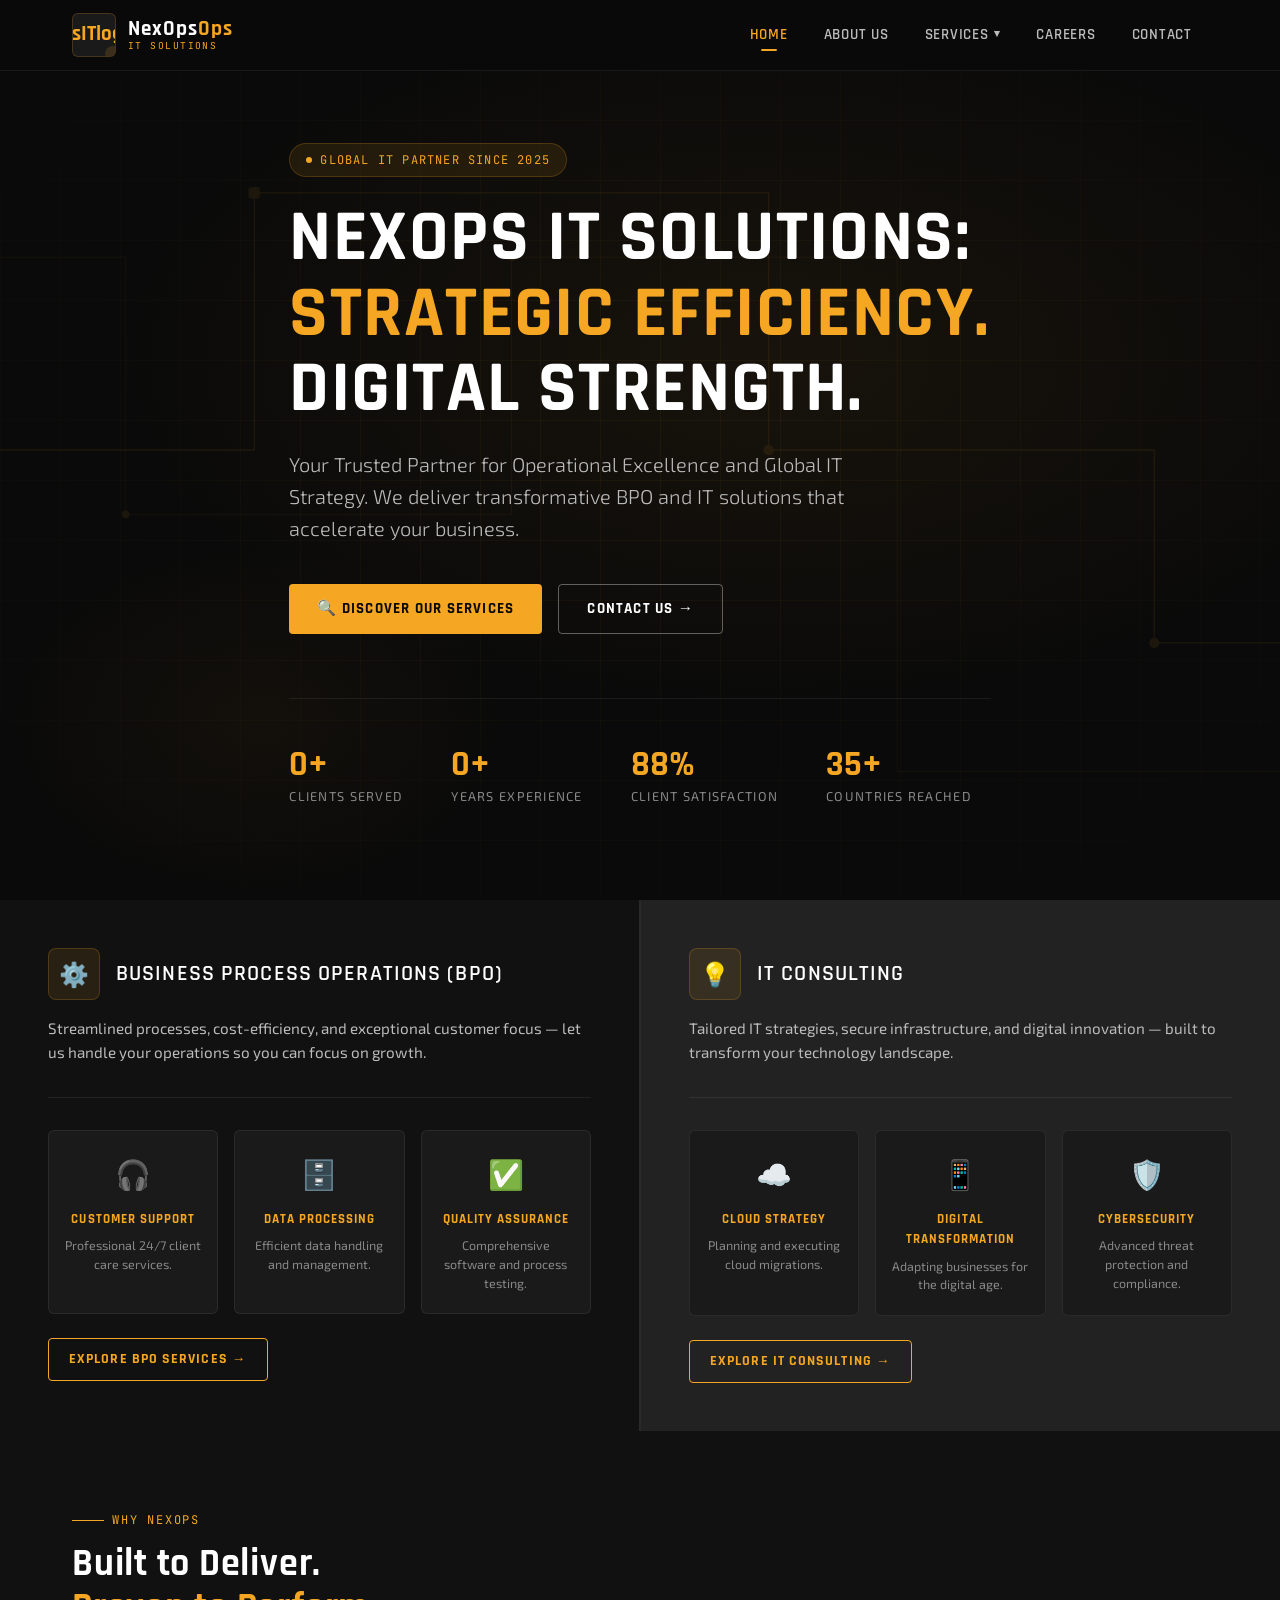
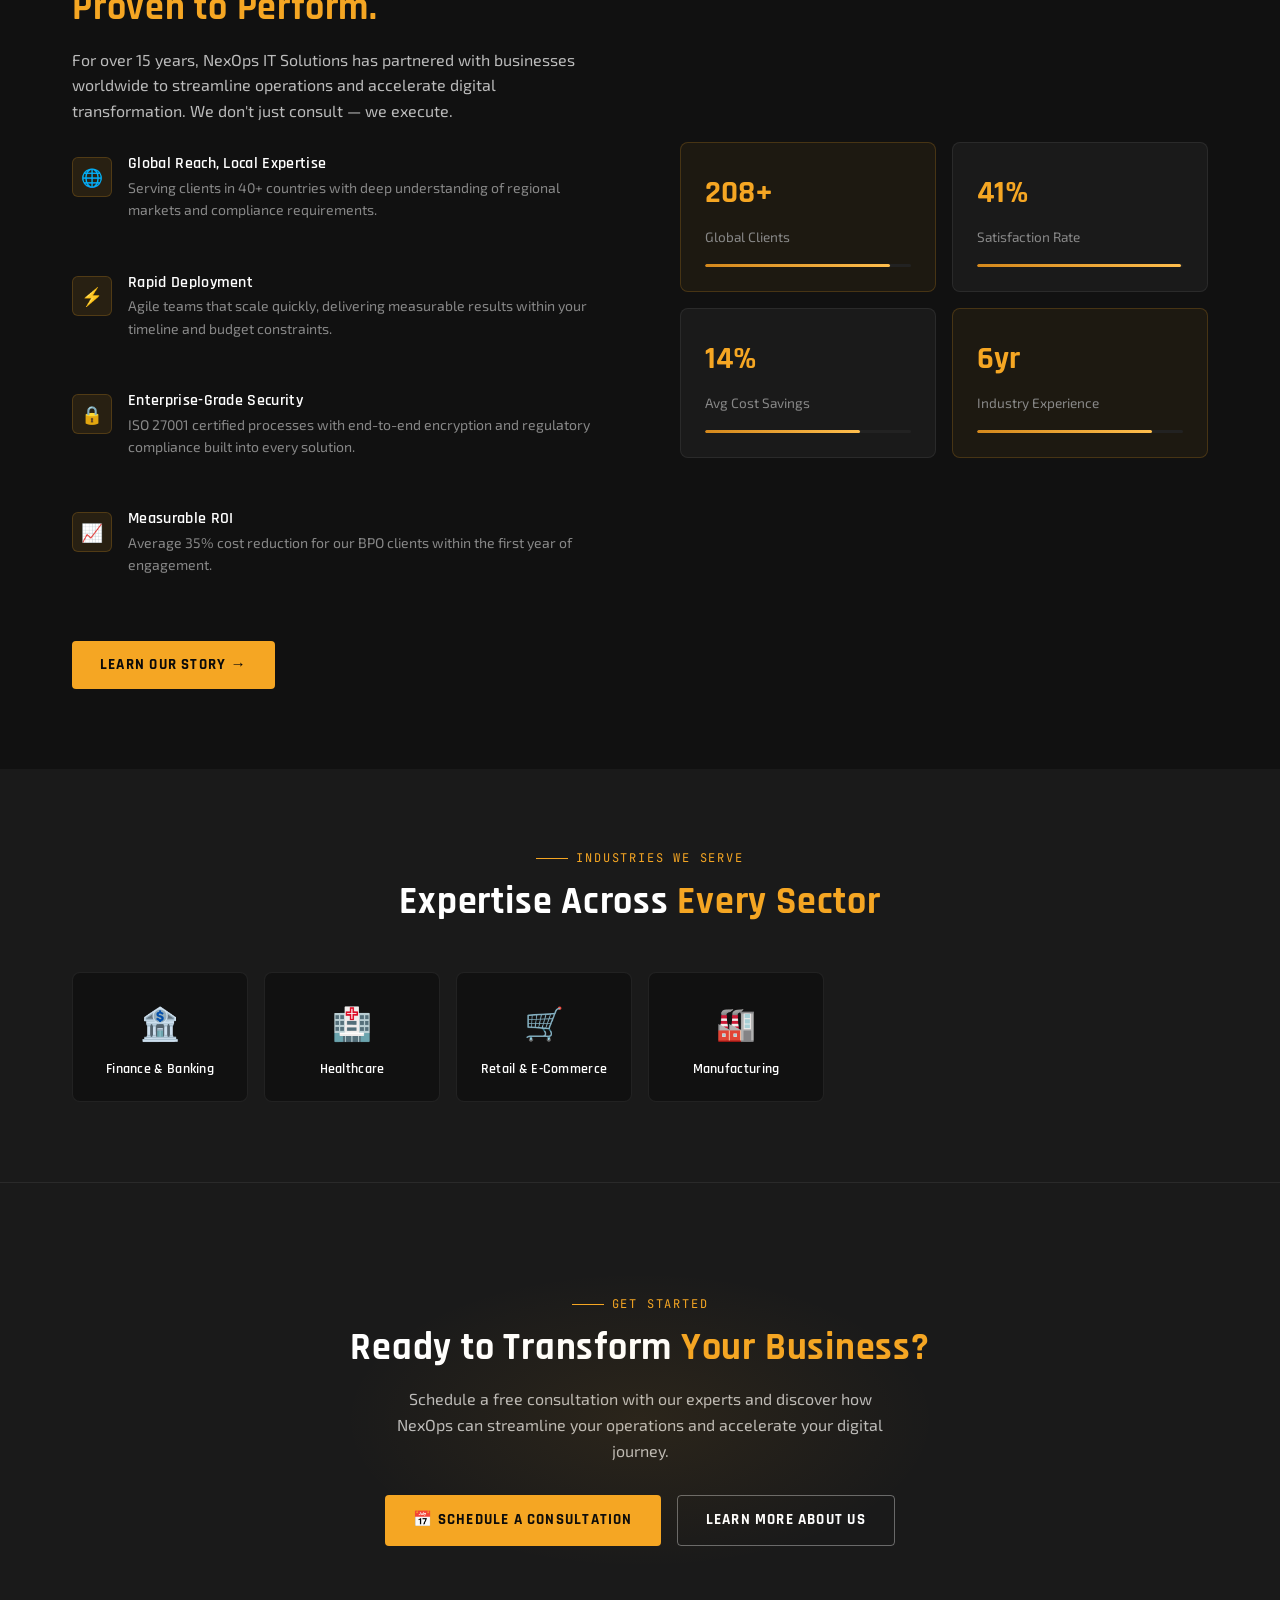
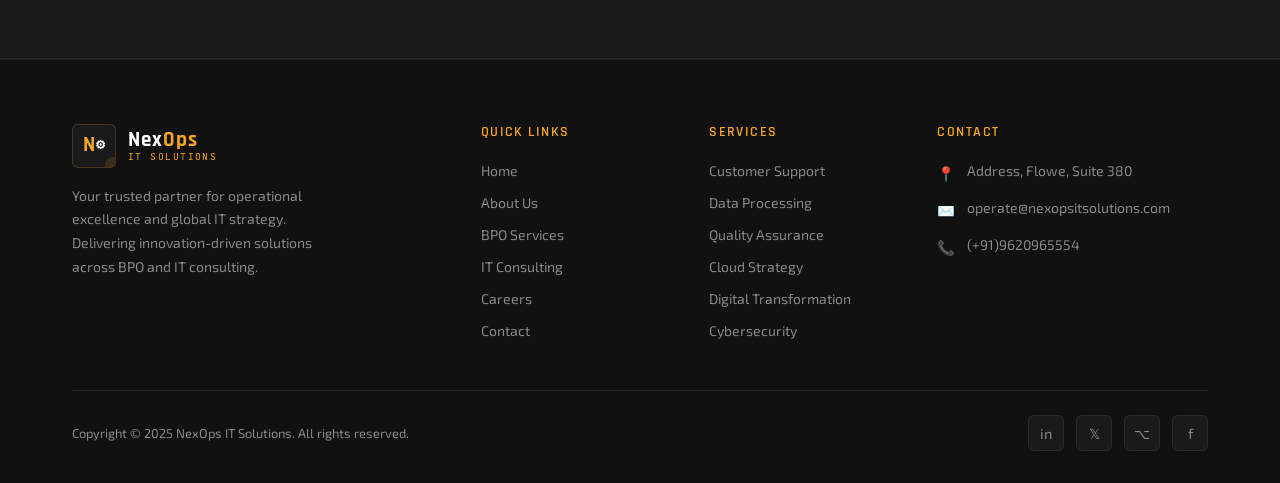
==== commit e1dd2cef: "Update index.html" ====
--- a/nexops/index.html
+++ b/nexops/index.html
@@ -15,7 +15,7 @@
   <div class="nav-inner">
     <a href="index.html" class="logo">
      <!-- <div class="logo-icon">N<span style="color:var(--white);font-size:0.8em;">⚙</span></div> -->
-      <div class="logo-icon">NexOpsITlogo.png</span></div>
+      <div class="logo-icon" src="NexOpsITlogo.png">NexOpsITlogo.png</span></div>
       <div class="logo-text">
         <span class="logo-name">NexOps<span>Ops</span></span>
         <span class="logo-tagline">IT Solutions</span>
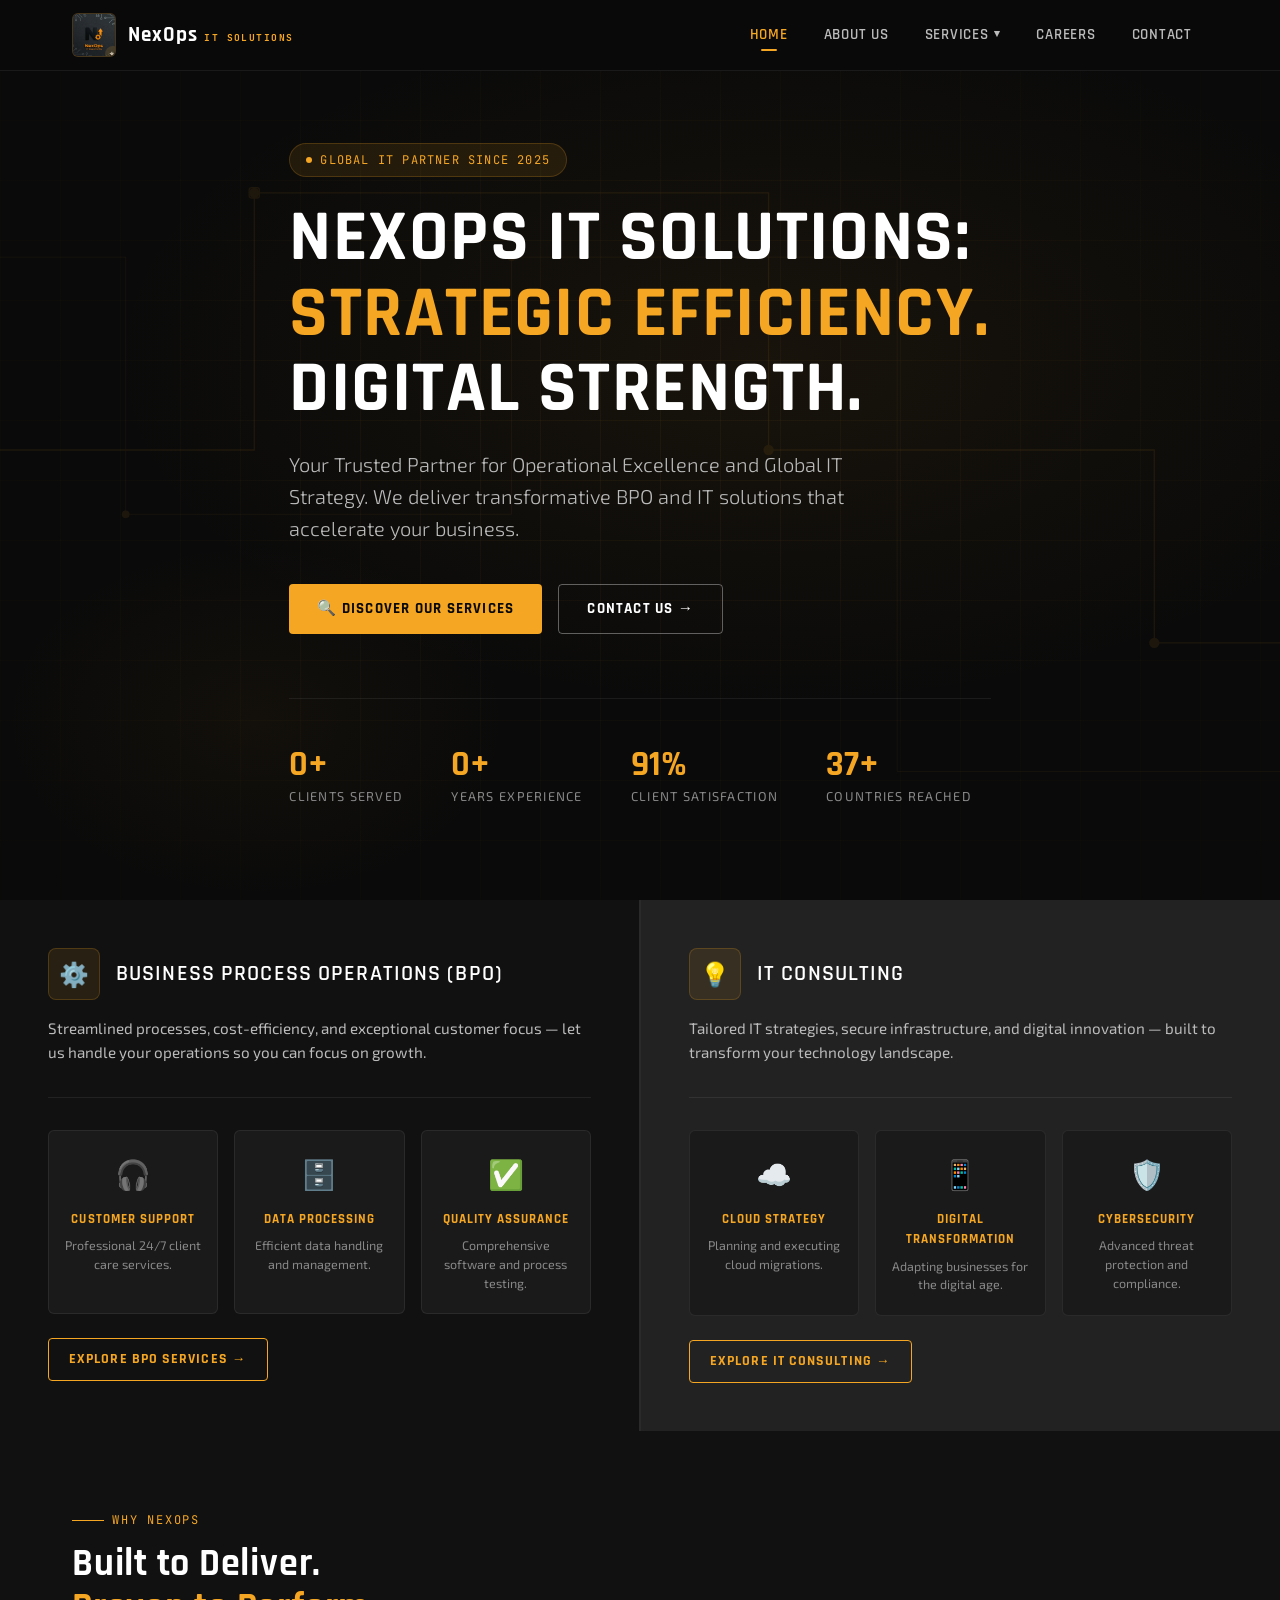
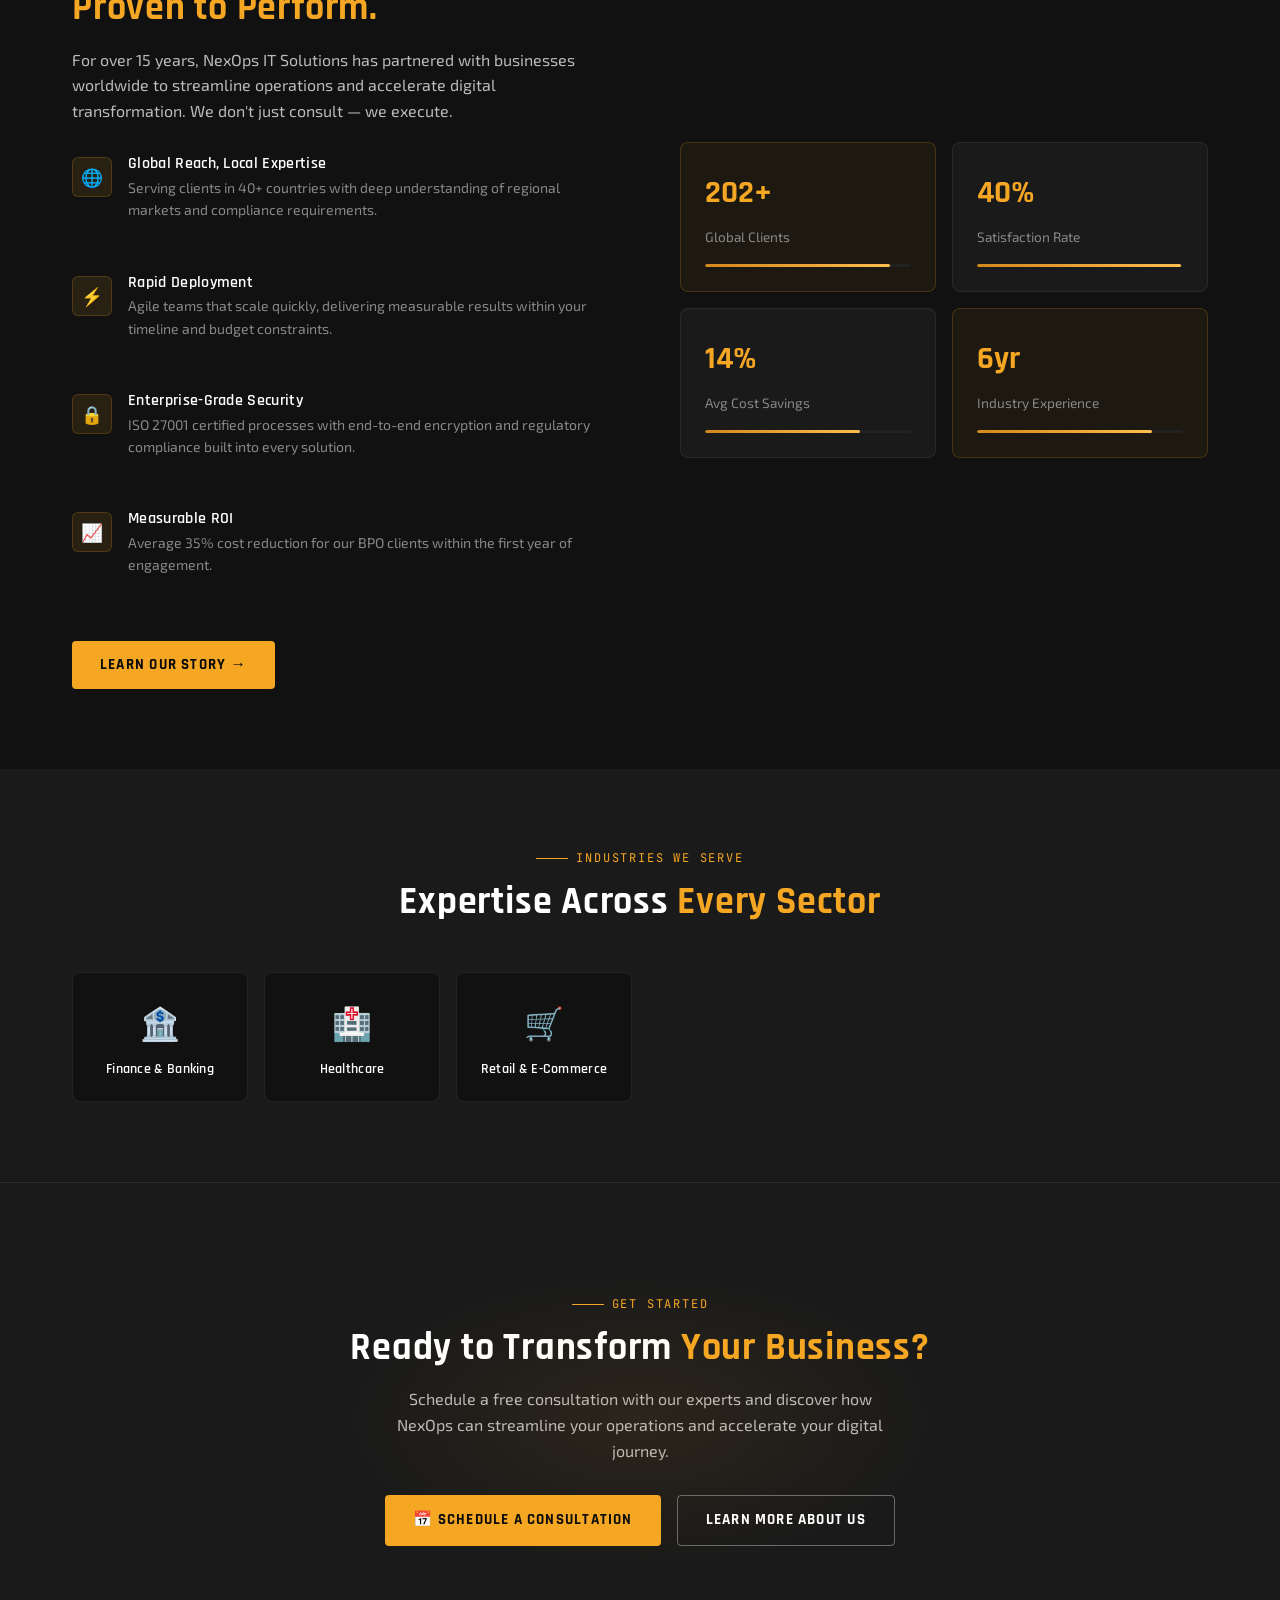
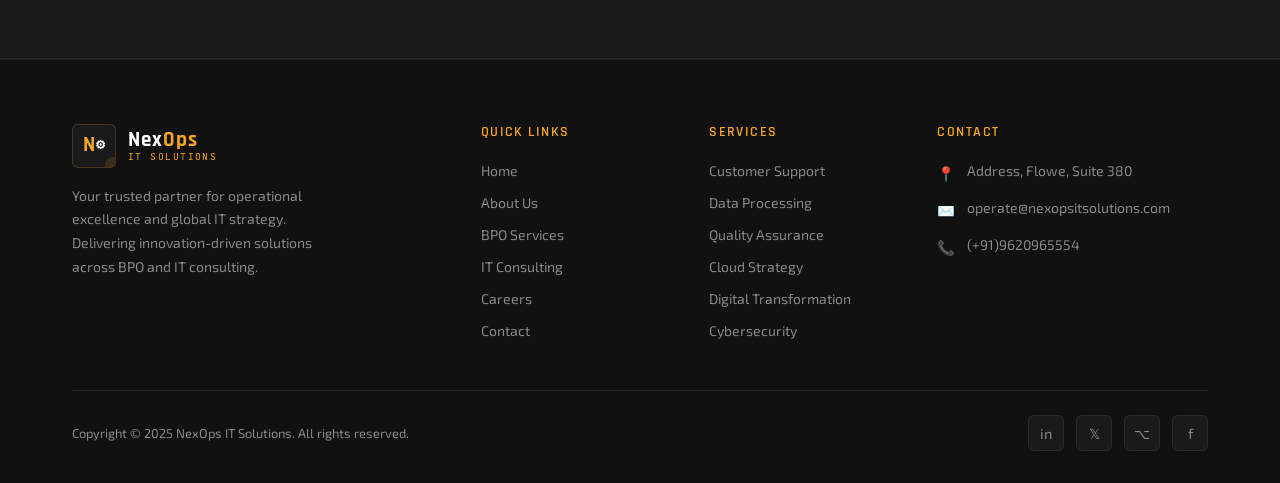
==== commit 61418952: "Update index.html" ====
--- a/nexops/index.html
+++ b/nexops/index.html
@@ -15,9 +15,9 @@
   <div class="nav-inner">
     <a href="index.html" class="logo">
      <!-- <div class="logo-icon">N<span style="color:var(--white);font-size:0.8em;">⚙</span></div> -->
-      <div class="logo-icon" src="NexOpsITlogo.png">NexOpsITlogo.png</span></div>
+      <div class="logo-icon"><img src="NexOpsITlogo.png" alt="NexOps IT Solutions Logo"></div>
       <div class="logo-text">
-        <span class="logo-name">NexOps<span>Ops</span></span>
+        <span class="logo-name">NexOps<span></span>
         <span class="logo-tagline">IT Solutions</span>
       </div>
     </a>
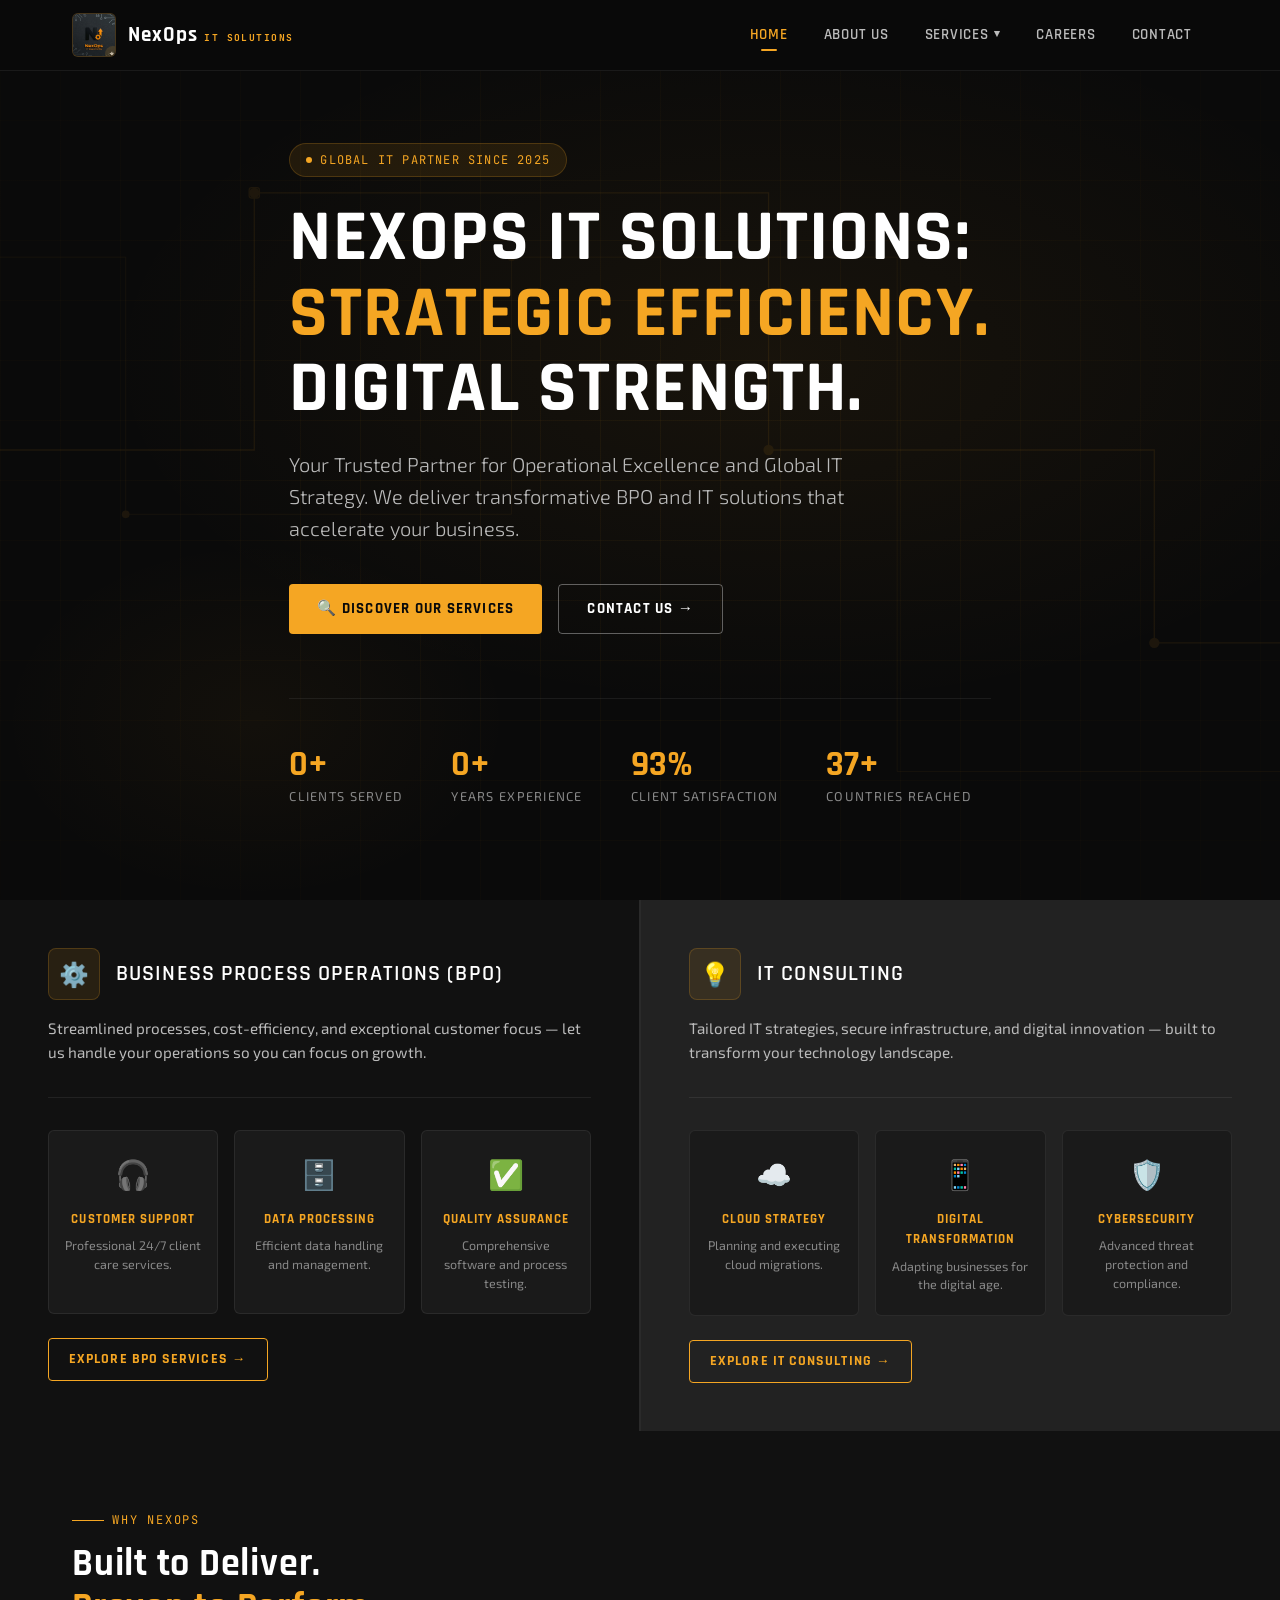
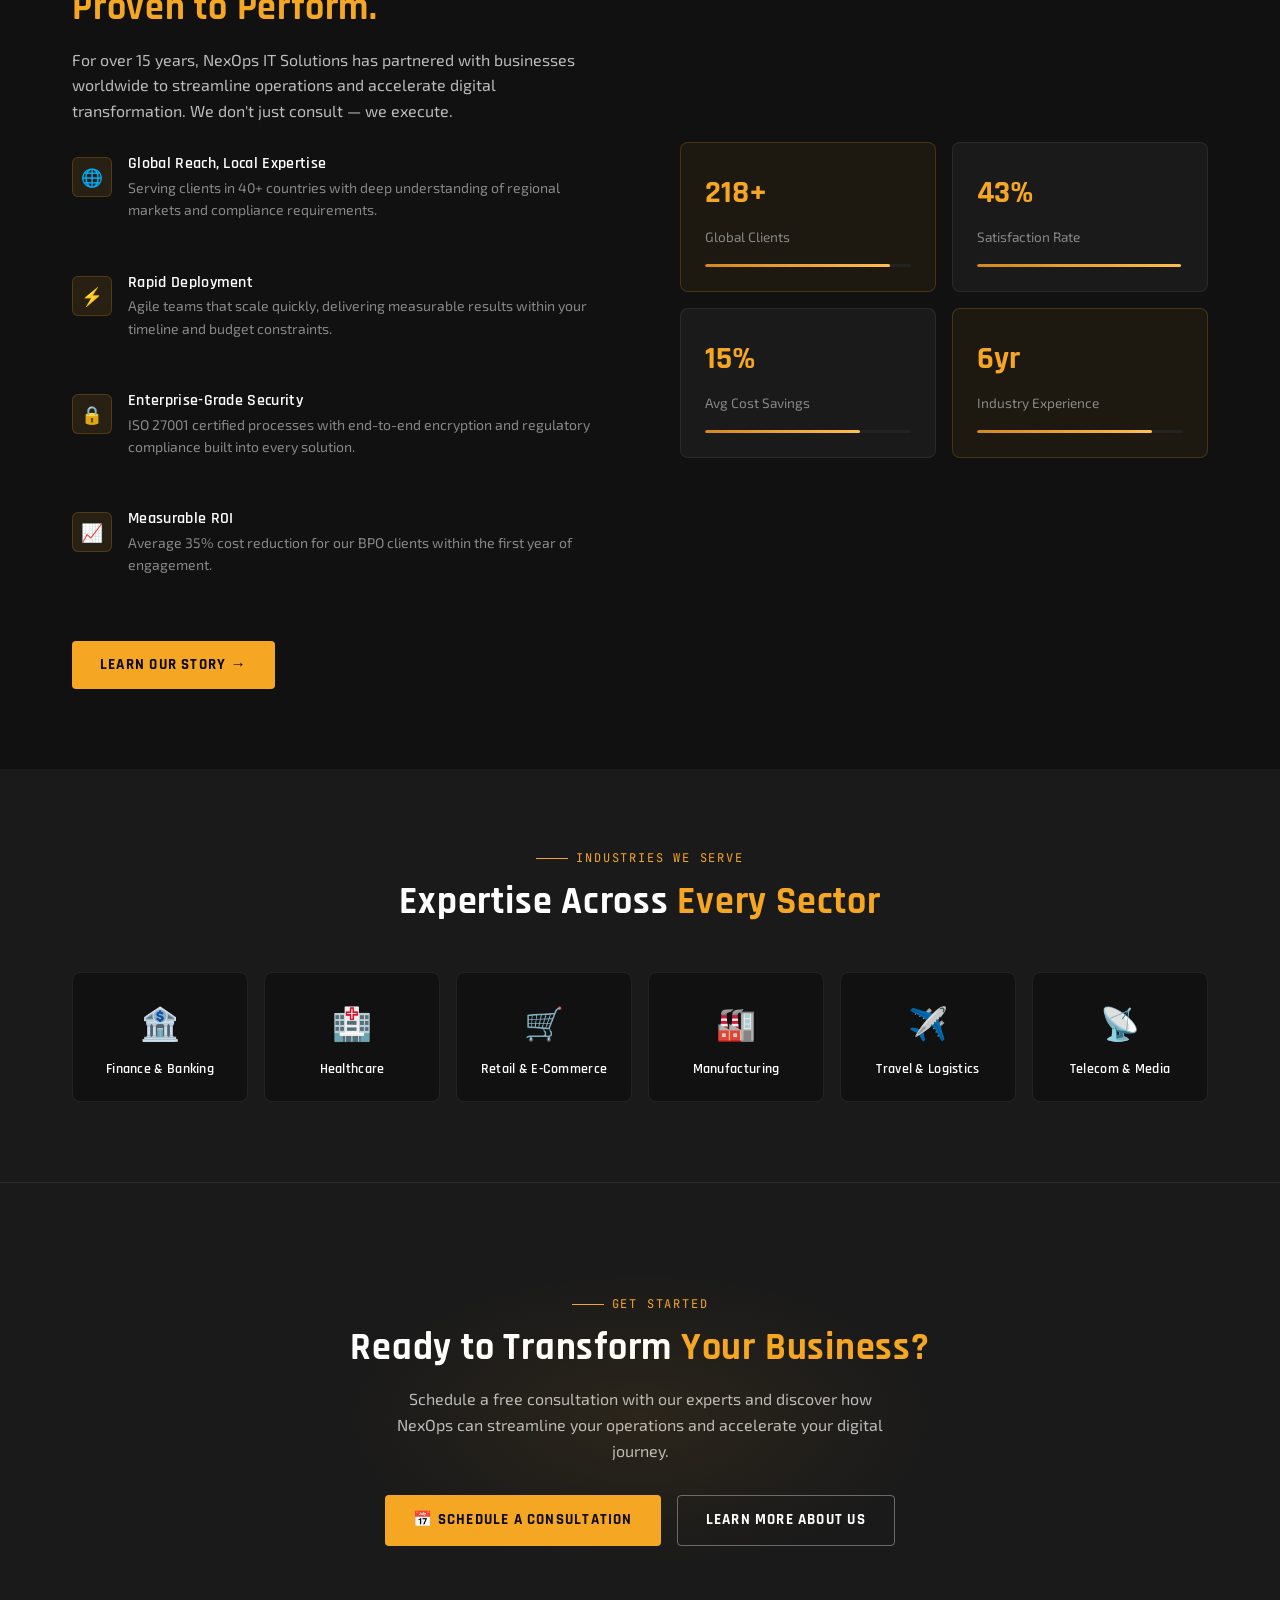
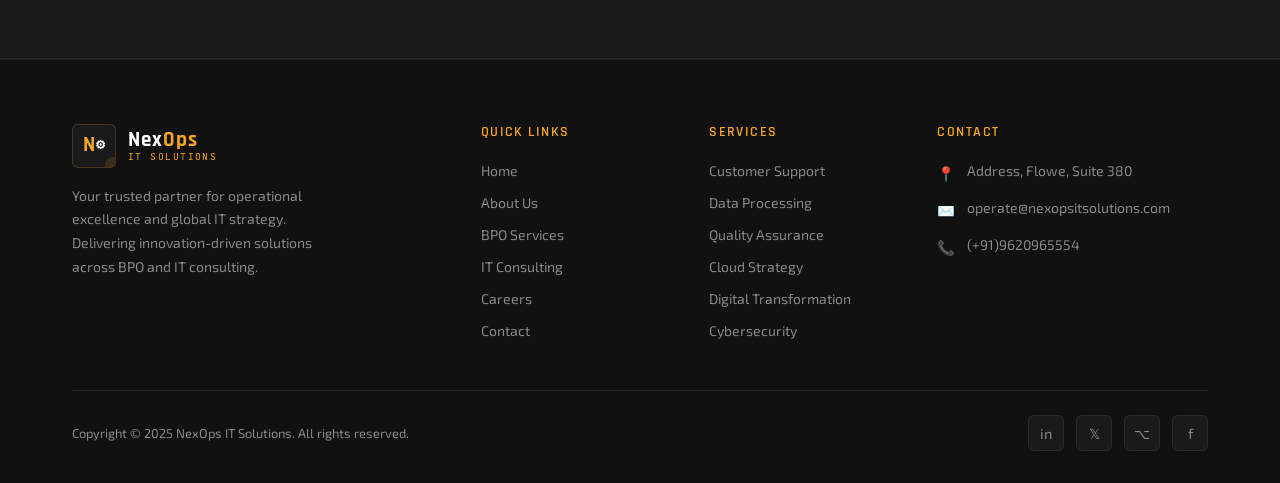
==== commit 76855b93: "Add width and height attributes to logo icon" ====
--- a/nexops/index.html
+++ b/nexops/index.html
@@ -15,7 +15,7 @@
   <div class="nav-inner">
     <a href="index.html" class="logo">
      <!-- <div class="logo-icon">N<span style="color:var(--white);font-size:0.8em;">⚙</span></div> -->
-      <div class="logo-icon"><img src="NexOpsITlogo.png" alt="NexOps IT Solutions Logo"></div>
+      <div class="logo-icon" width="60px" height="60px"><img src="NexOpsITlogo.png" alt="NexOps IT Solutions Logo"></div>
       <div class="logo-text">
         <span class="logo-name">NexOps<span></span>
         <span class="logo-tagline">IT Solutions</span>
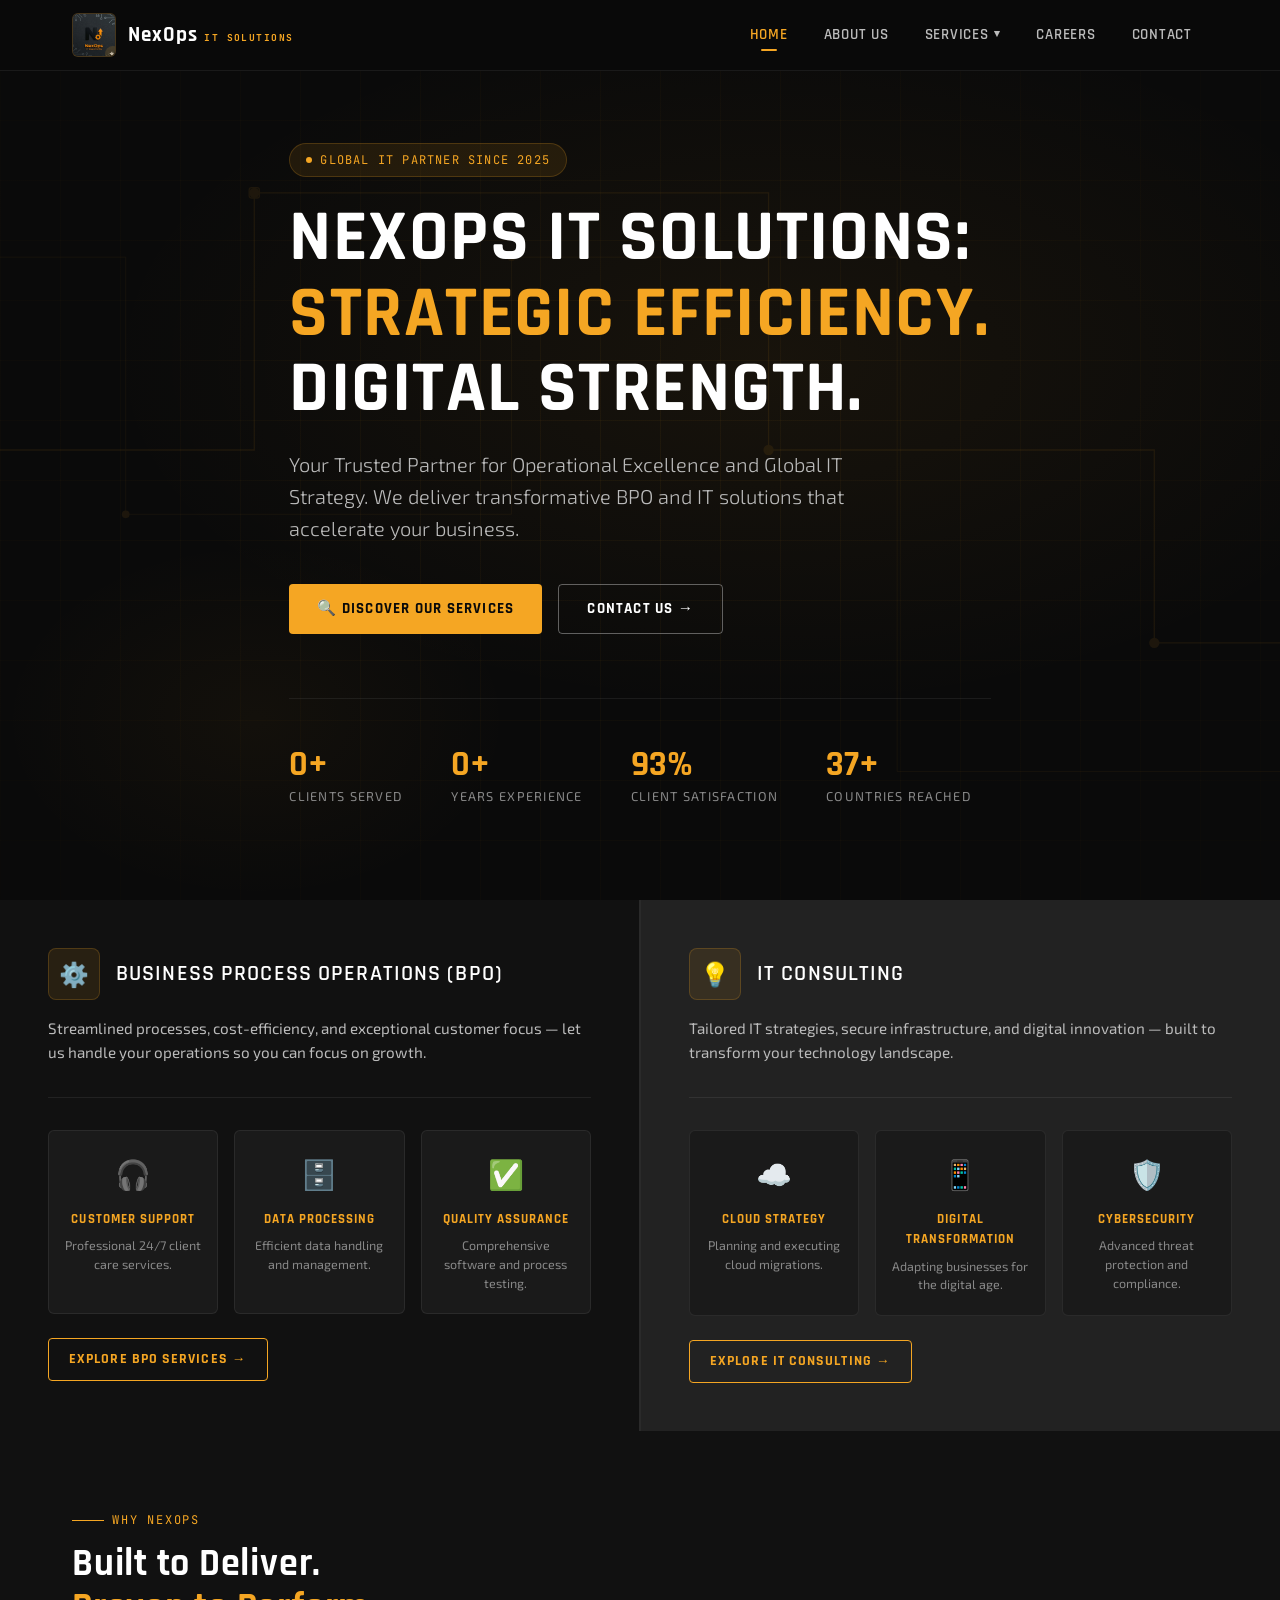
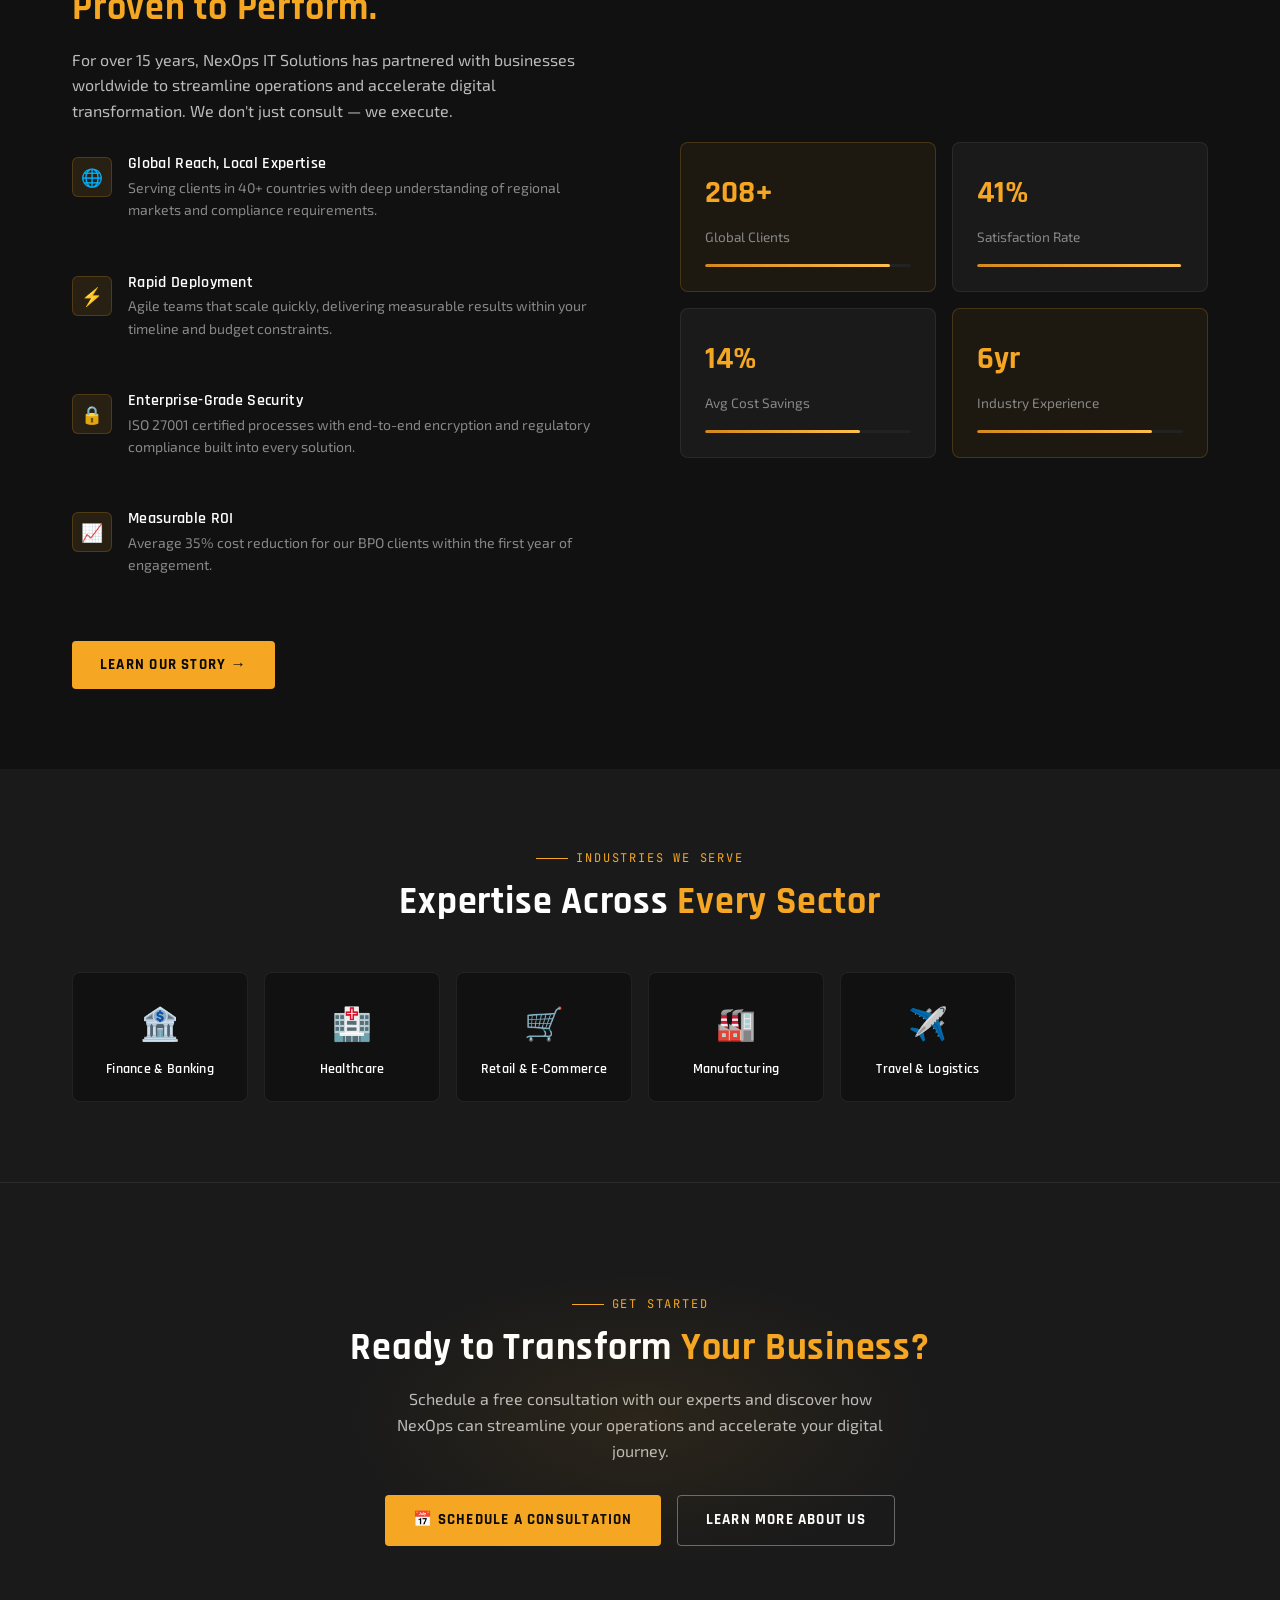
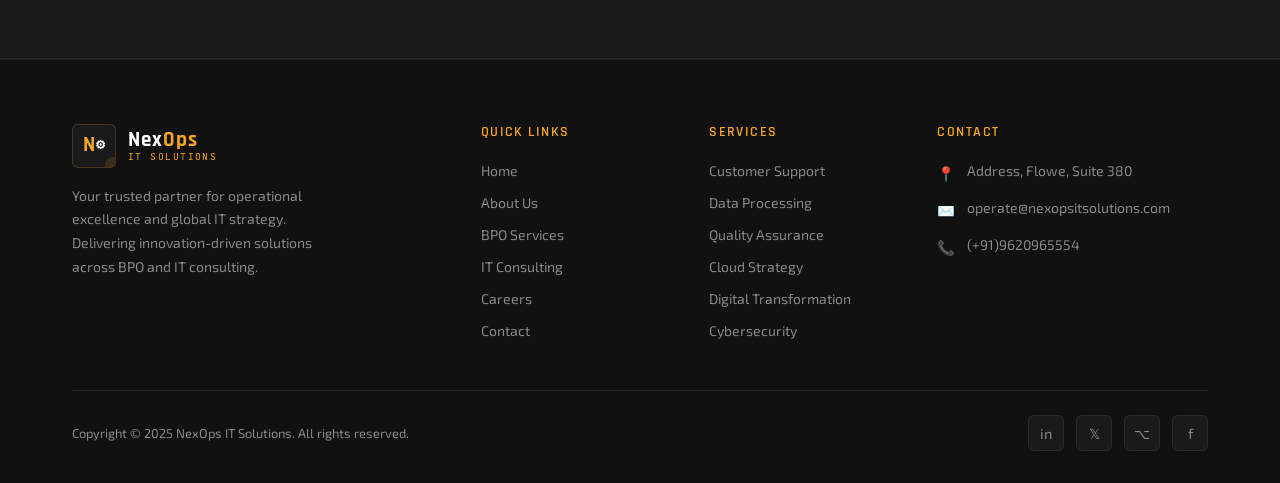
==== commit d0520722: "Update index.html" ====
--- a/nexops/index.html
+++ b/nexops/index.html
@@ -15,7 +15,7 @@
   <div class="nav-inner">
     <a href="index.html" class="logo">
      <!-- <div class="logo-icon">N<span style="color:var(--white);font-size:0.8em;">⚙</span></div> -->
-      <div class="logo-icon" width="60px" height="60px"><img src="NexOpsITlogo.png" alt="NexOps IT Solutions Logo"></div>
+      <div class="logo-icon" width="200px" height="200px"><img src="NexOpsITlogo.png" alt="NexOps IT Solutions Logo"></div>
       <div class="logo-text">
         <span class="logo-name">NexOps<span></span>
         <span class="logo-tagline">IT Solutions</span>
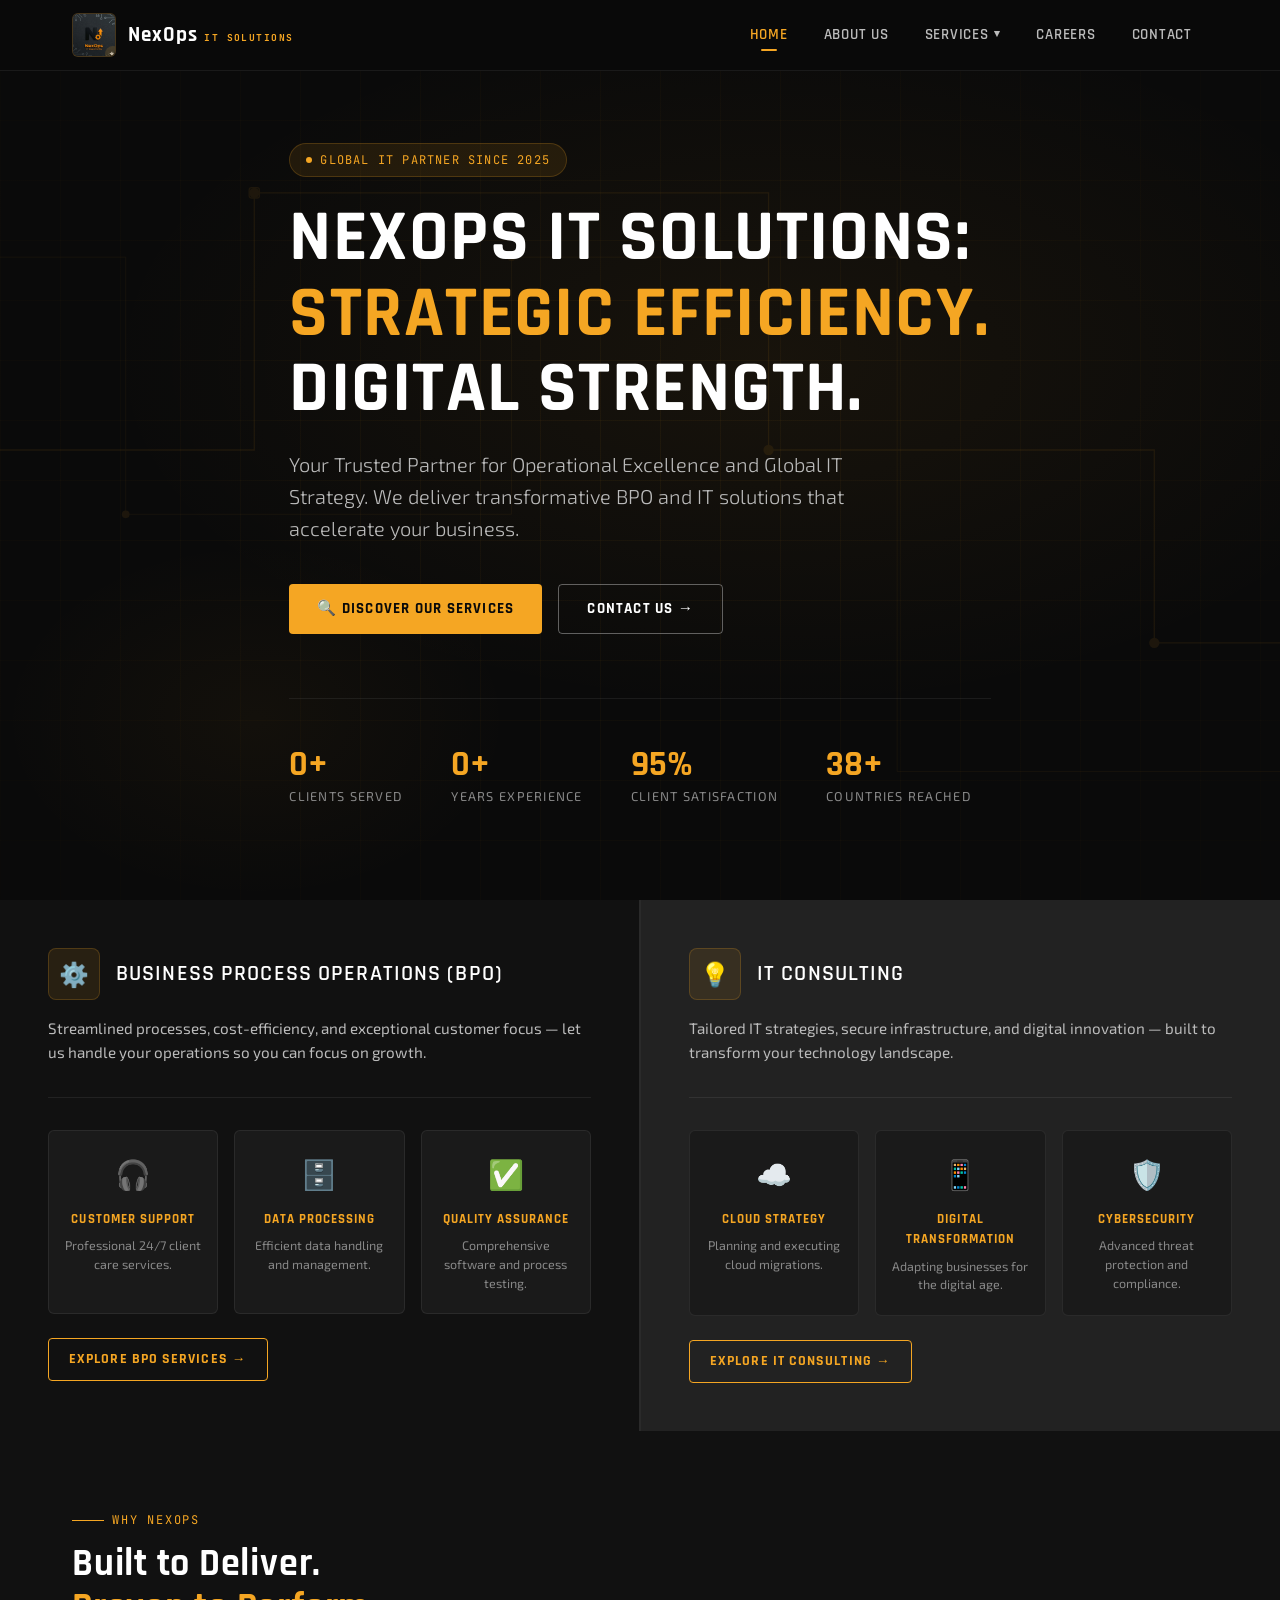
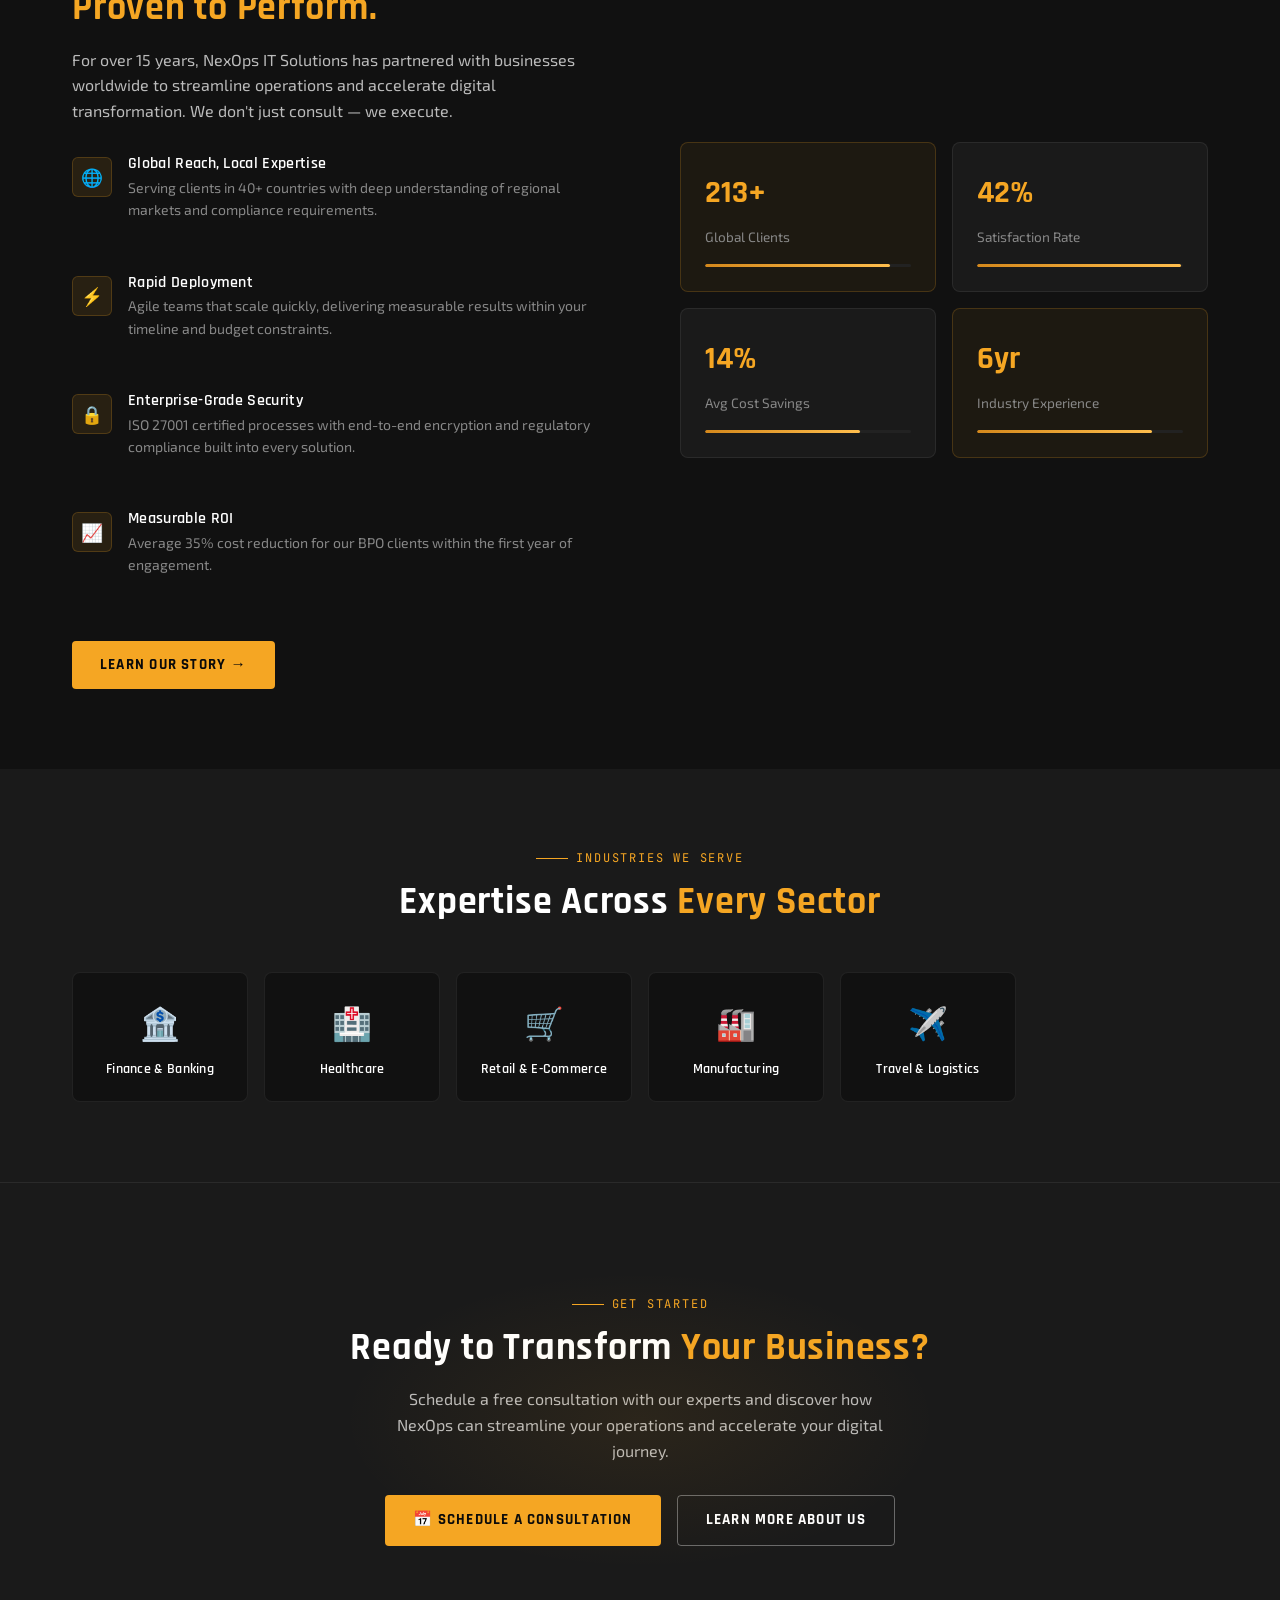
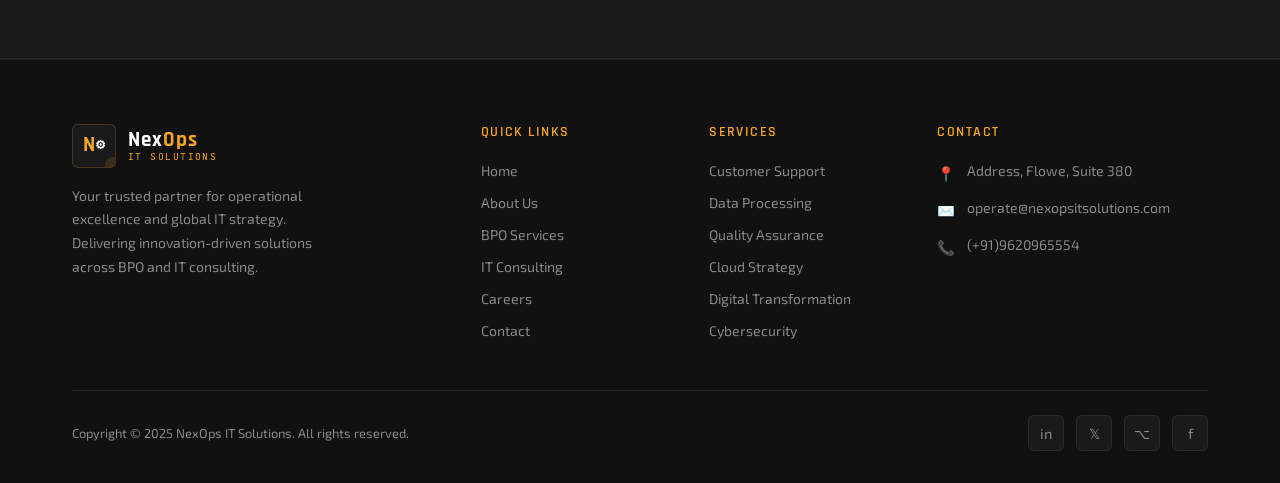
==== commit 5520badc: "Update index.html" ====
--- a/nexops/index.html
+++ b/nexops/index.html
@@ -15,7 +15,7 @@
   <div class="nav-inner">
     <a href="index.html" class="logo">
      <!-- <div class="logo-icon">N<span style="color:var(--white);font-size:0.8em;">⚙</span></div> -->
-      <div class="logo-icon" width="200px" height="200px"><img src="NexOpsITlogo.png" alt="NexOps IT Solutions Logo"></div>
+      <div class="logo-icon"><img src="NexOpsITlogo.png" alt="NexOps IT Solutions Logo"></div>
       <div class="logo-text">
         <span class="logo-name">NexOps<span></span>
         <span class="logo-tagline">IT Solutions</span>
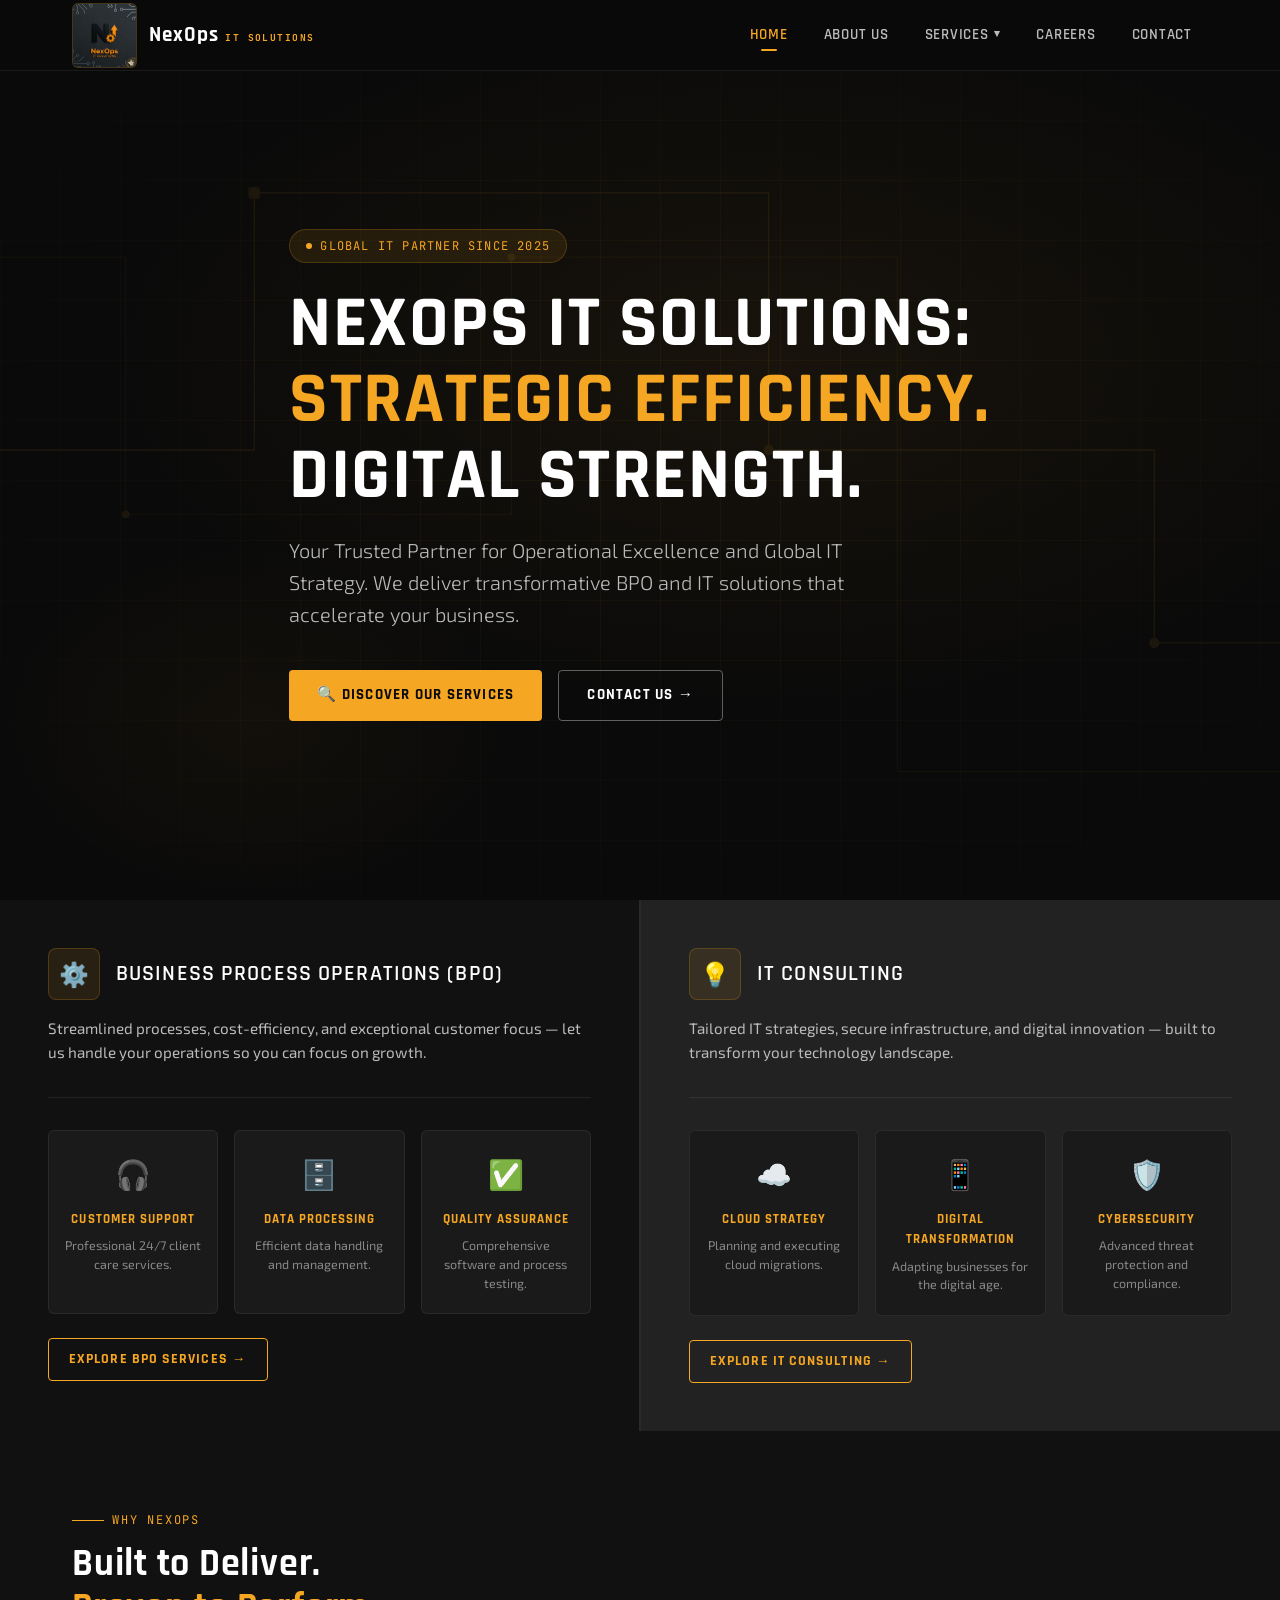
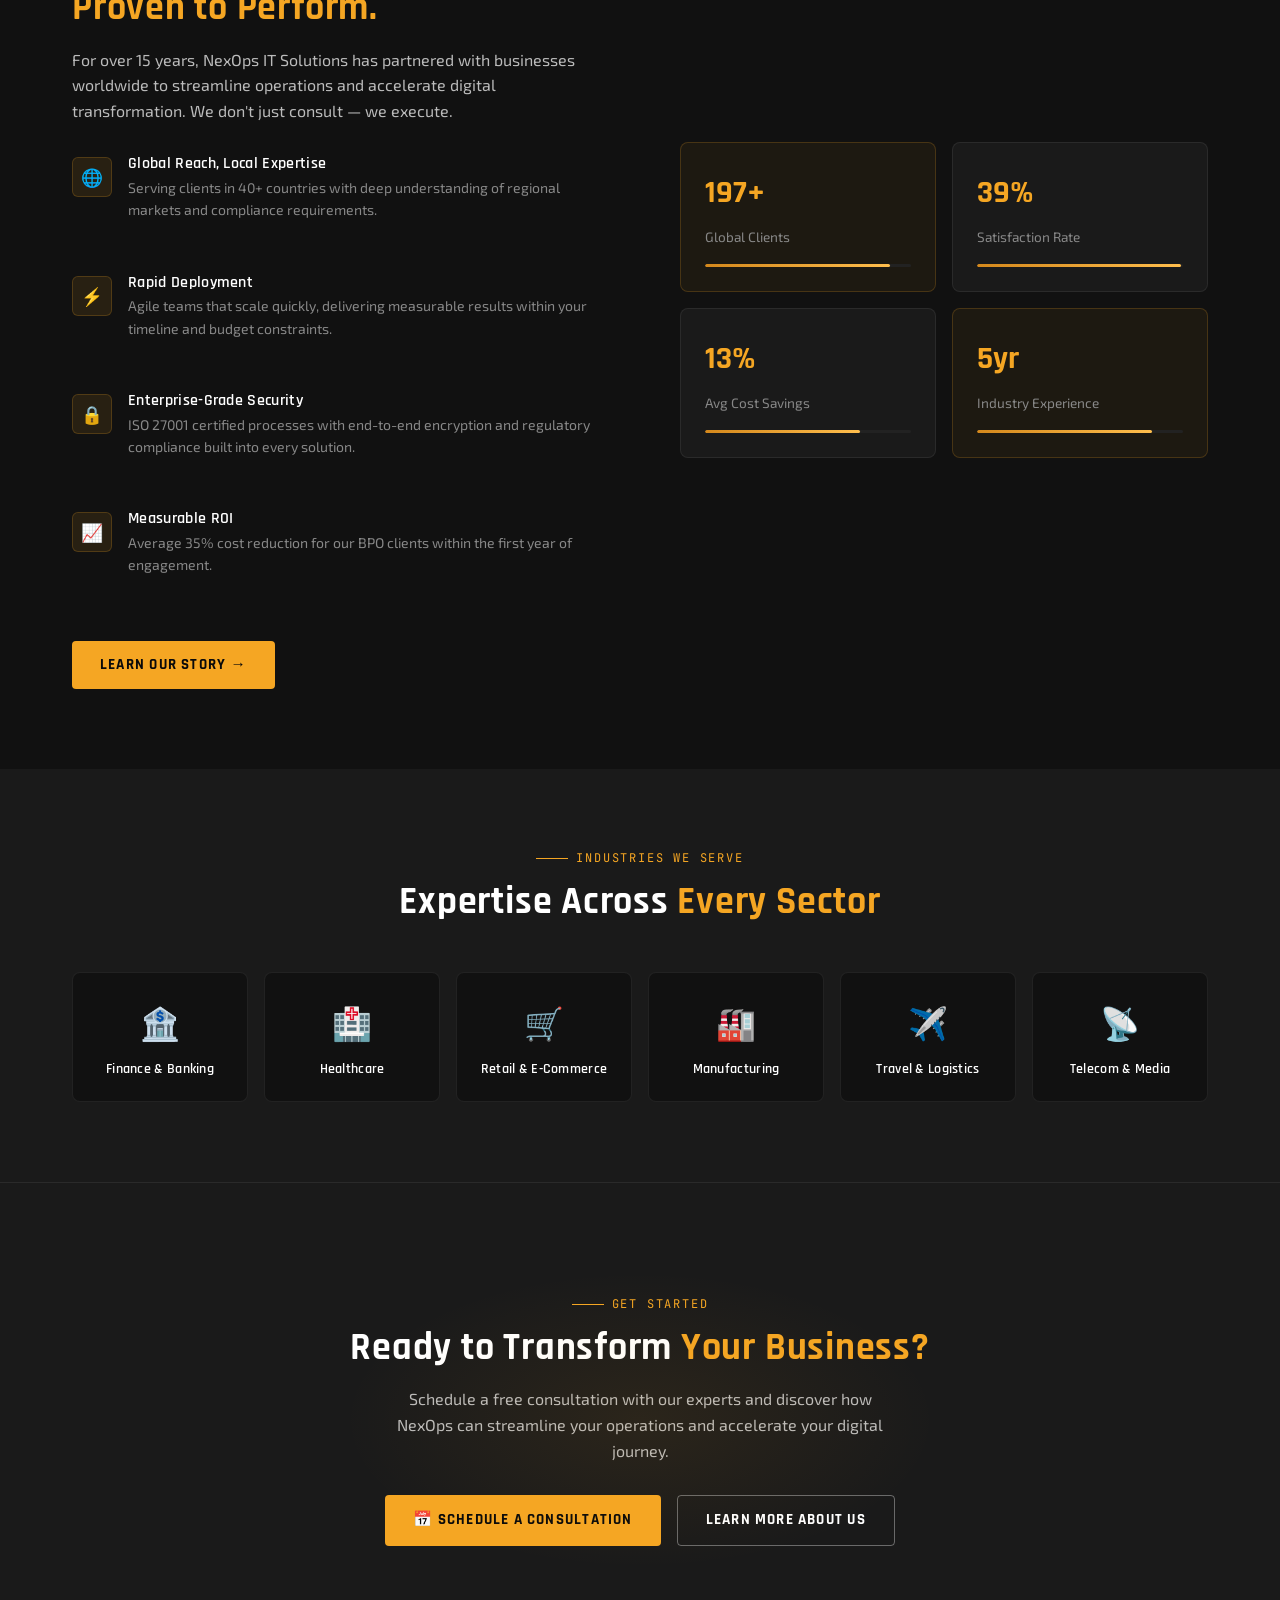
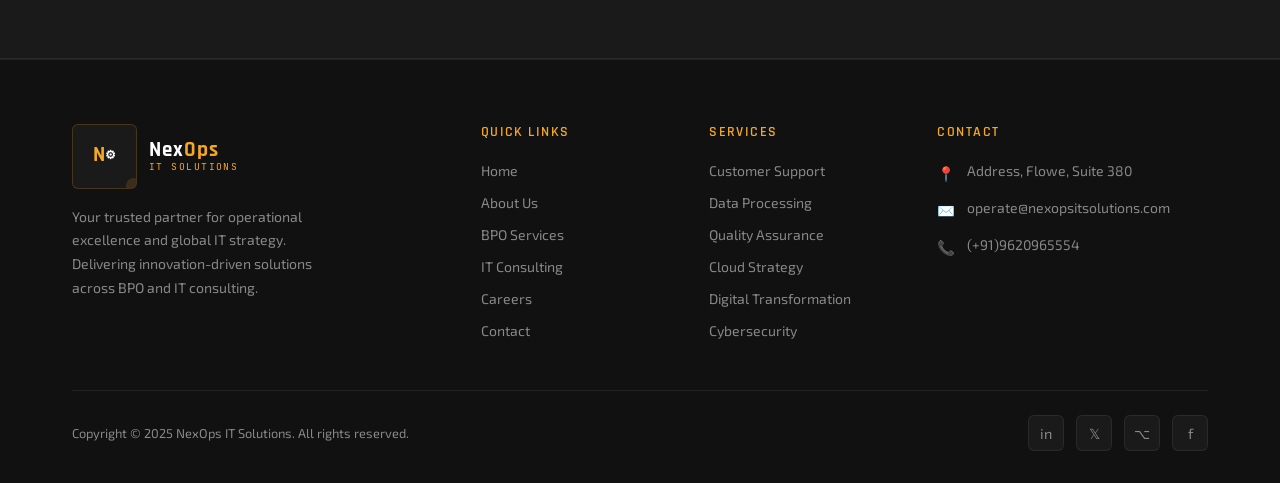
==== commit aab156a2: "Merge pull request #2 from Srinig303/patch-6 Update index.html" ====
--- a/nexops/index.html
+++ b/nexops/index.html
@@ -71,25 +71,7 @@
     <div class="hero-actions">
       <a href="pages/bpo.html" class="btn btn-primary">🔍 Discover Our Services</a>
       <a href="pages/contact.html" class="btn btn-outline">Contact Us →</a>
-    </div>
-    <div class="hero-stats">
-      <div class="stat-item">
-        <span class="stat-num" data-count="1" data-suffix="+">0+</span>
-        <span class="stat-label">Clients Served</span>
-      </div>
-      <div class="stat-item">
-        <span class="stat-num" data-count="1" data-suffix="+">0+</span>
-        <span class="stat-label">Years Experience</span>
-      </div>
-      <div class="stat-item">
-        <span class="stat-num" data-count="99" data-suffix="%">0%</span>
-        <span class="stat-label">Client Satisfaction</span>
-      </div>
-      <div class="stat-item">
-        <span class="stat-num" data-count="40" data-suffix="+">0+</span>
-        <span class="stat-label">Countries Reached</span>
-      </div>
-    </div>
+    </div>   
   </div>
 </section>
 
--- a/nexops/css/style.css
+++ b/nexops/css/style.css
@@ -171,7 +171,7 @@
   gap: 0.75rem;
 }
 .logo-icon {
-  width: 44px; height: 44px;
+  width: 65px; height: 65px;
   background: var(--dark2);
   border: 1.5px solid var(--border);
   border-radius: 6px;
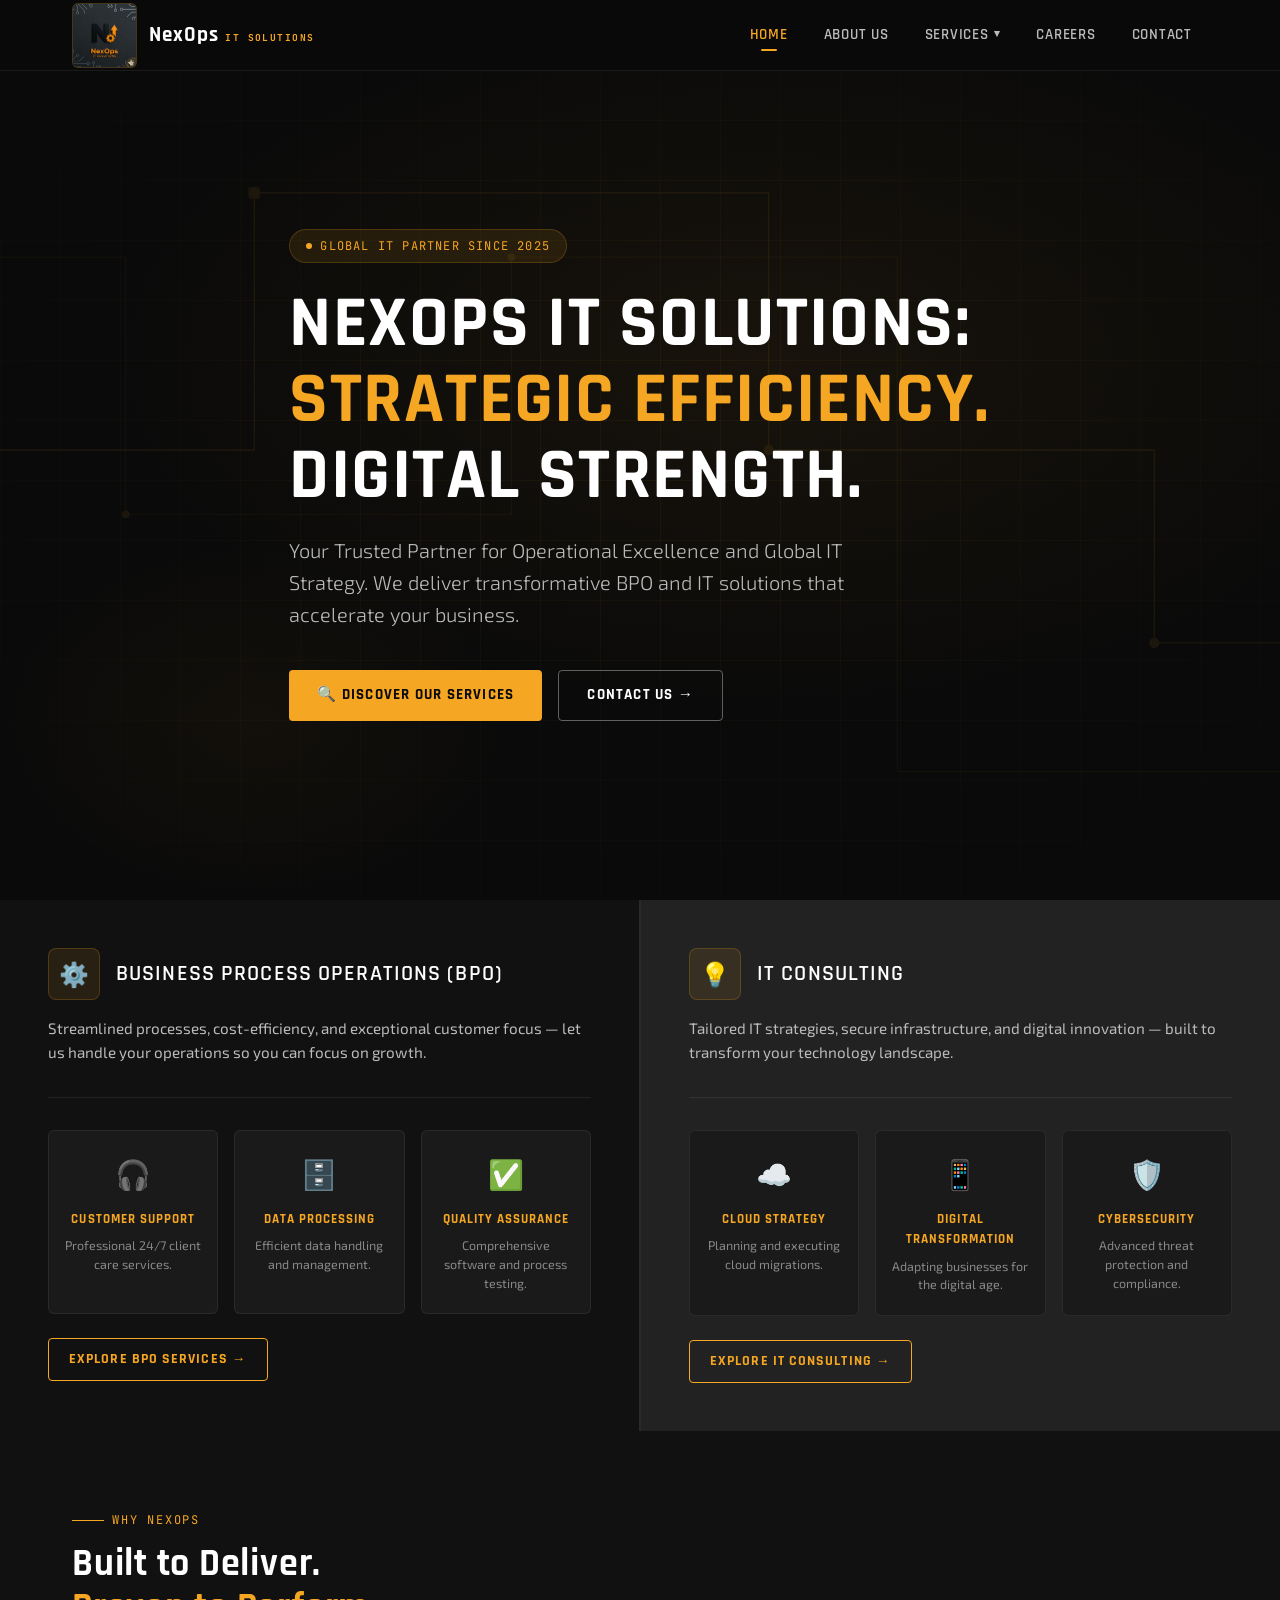
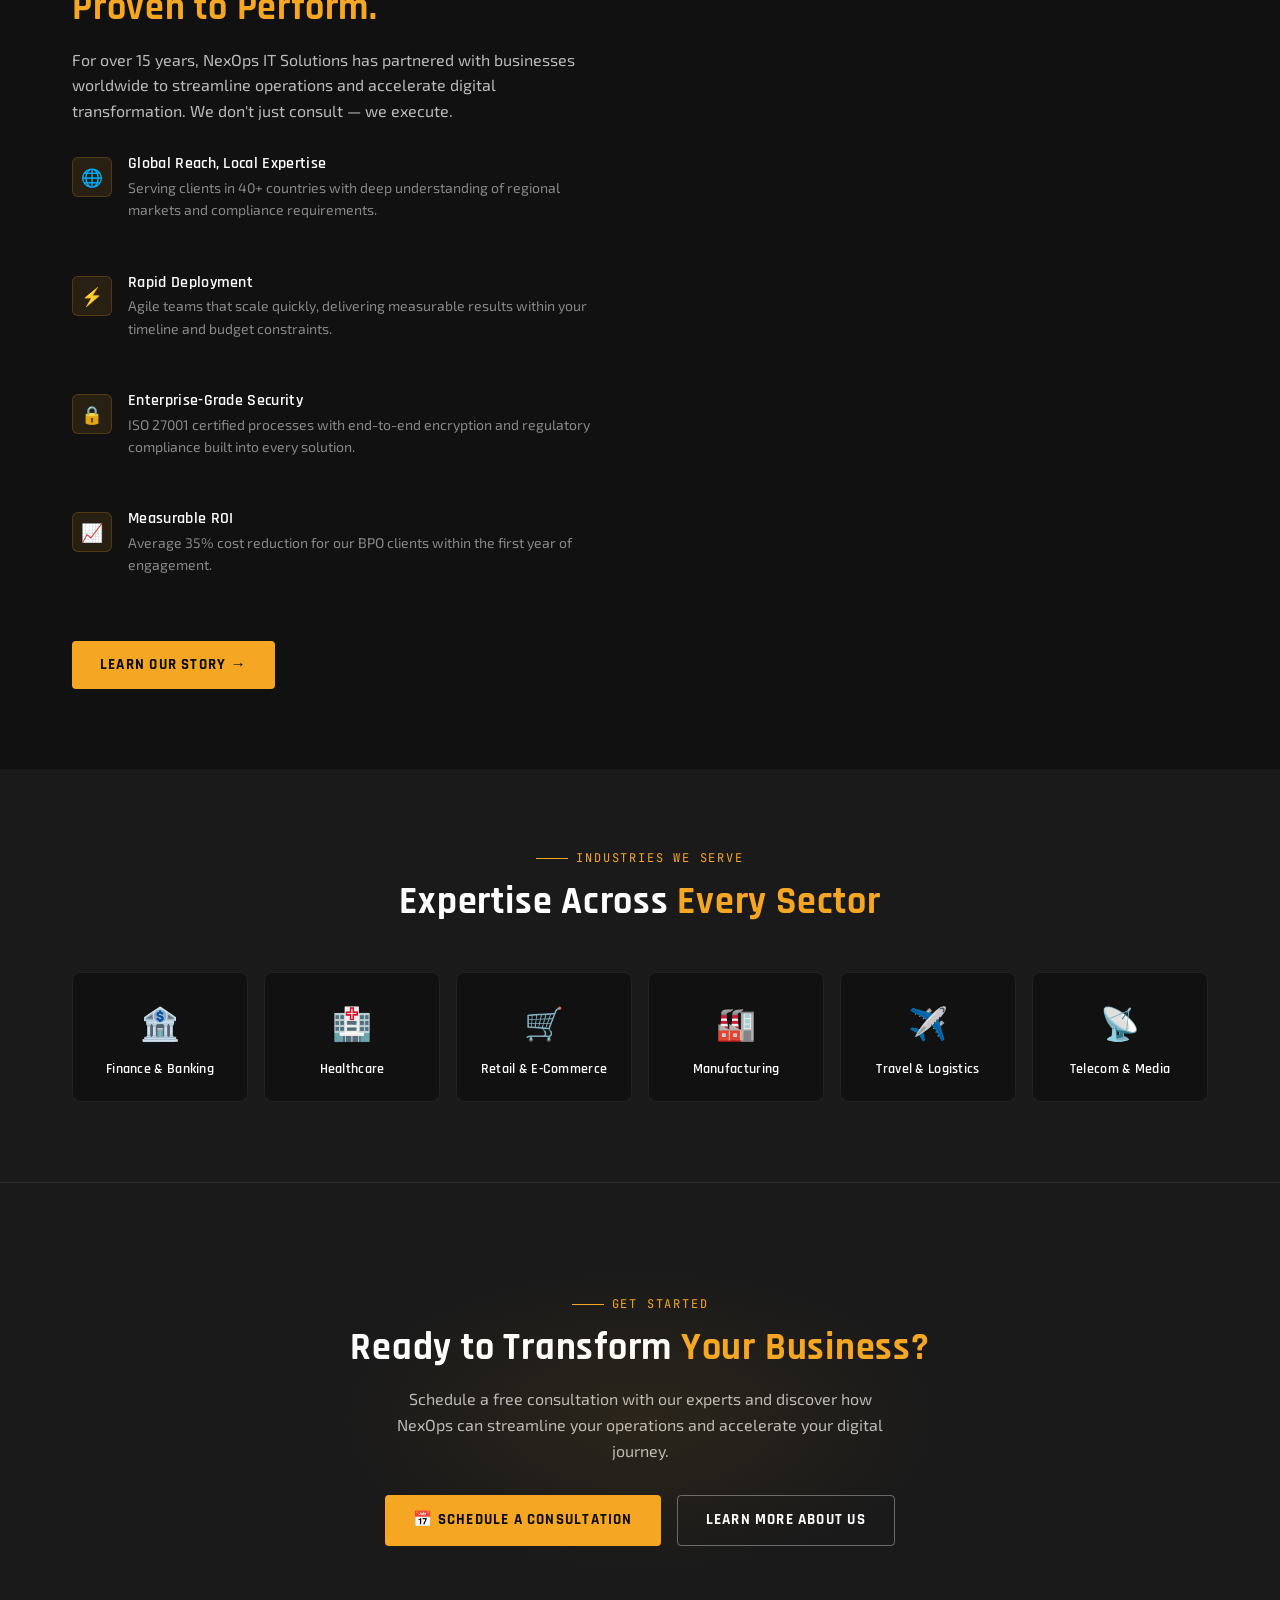
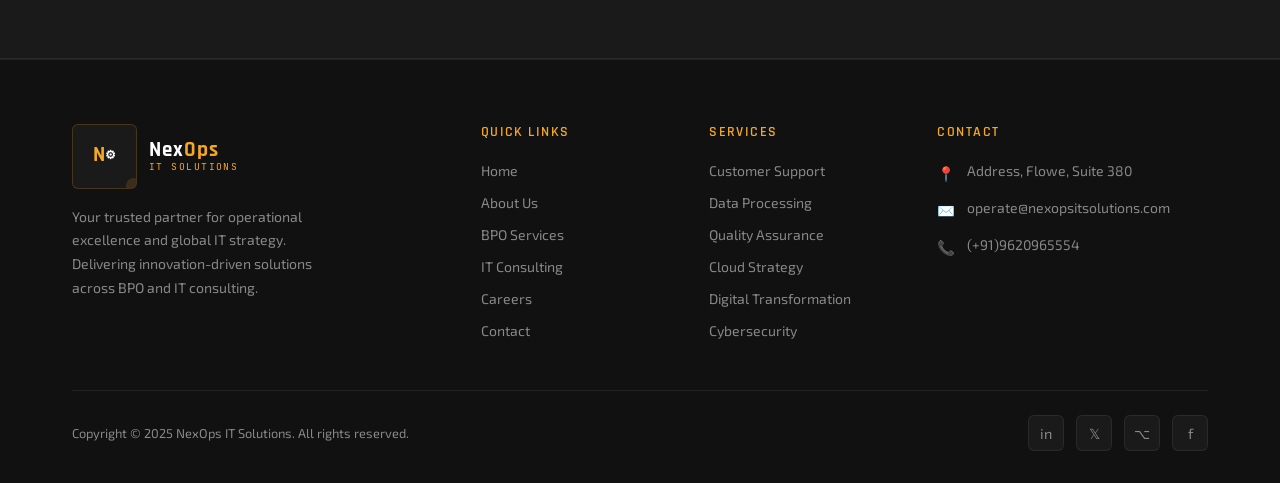
==== commit 9a76c681: "Update index.html" ====
--- a/nexops/index.html
+++ b/nexops/index.html
@@ -180,29 +180,7 @@
           <a href="pages/about.html" class="btn btn-primary">Learn Our Story →</a>
         </div>
       </div>
-      <div class="why-visual">
-        <div class="metric-card accent">
-          <div class="metric-num" data-count="500" data-suffix="+">500+</div>
-          <div class="metric-label">Global Clients</div>
-          <div class="metric-bar"><div class="metric-fill" style="width:90%"></div></div>
-        </div>
-        <div class="metric-card">
-          <div class="metric-num" data-count="99" data-suffix="%">99%</div>
-          <div class="metric-label">Satisfaction Rate</div>
-          <div class="metric-bar"><div class="metric-fill" style="width:99%"></div></div>
-        </div>
-        <div class="metric-card">
-          <div class="metric-num" data-count="35" data-suffix="%">35%</div>
-          <div class="metric-label">Avg Cost Savings</div>
-          <div class="metric-bar"><div class="metric-fill" style="width:75%"></div></div>
-        </div>
-        <div class="metric-card accent">
-          <div class="metric-num" data-count="15" data-suffix="yr">15yr</div>
-          <div class="metric-label">Industry Experience</div>
-          <div class="metric-bar"><div class="metric-fill" style="width:85%"></div></div>
-        </div>
-      </div>
-    </div>
+      </div>
   </div>
 </section>
 
